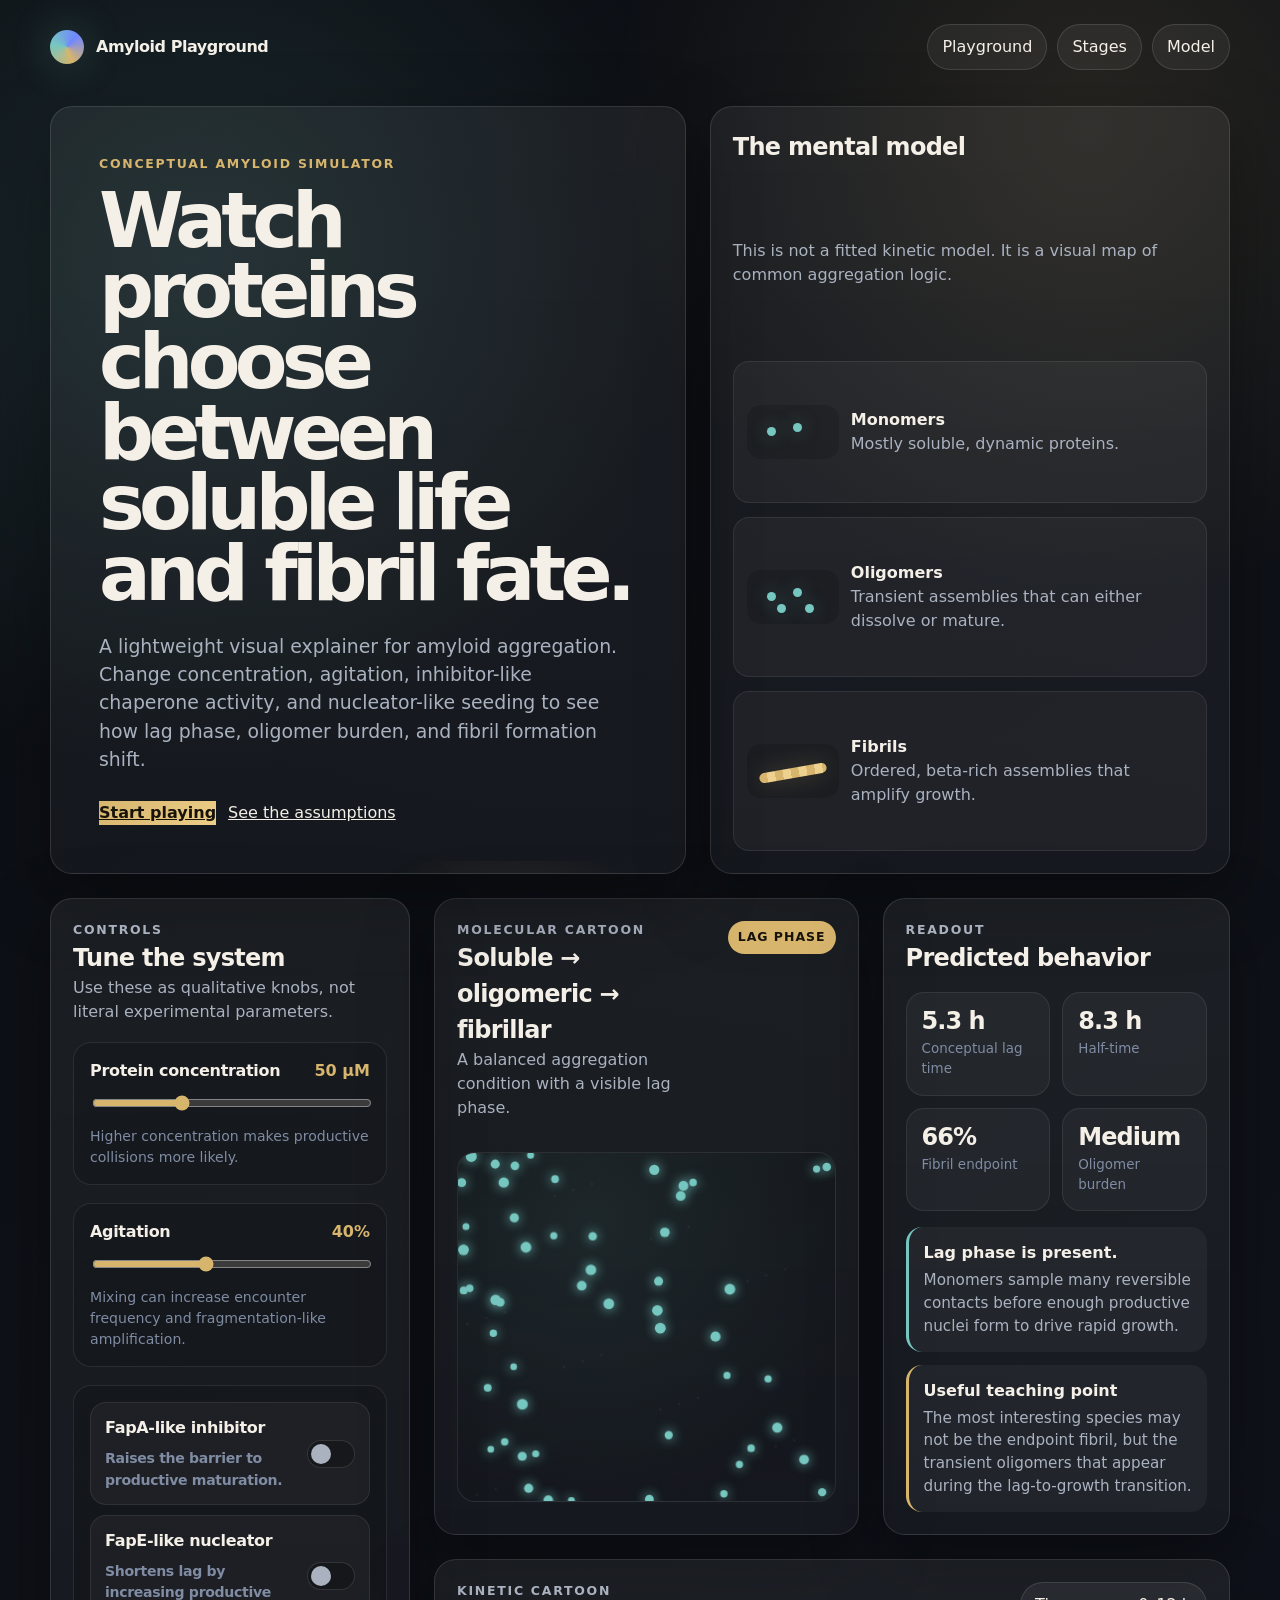
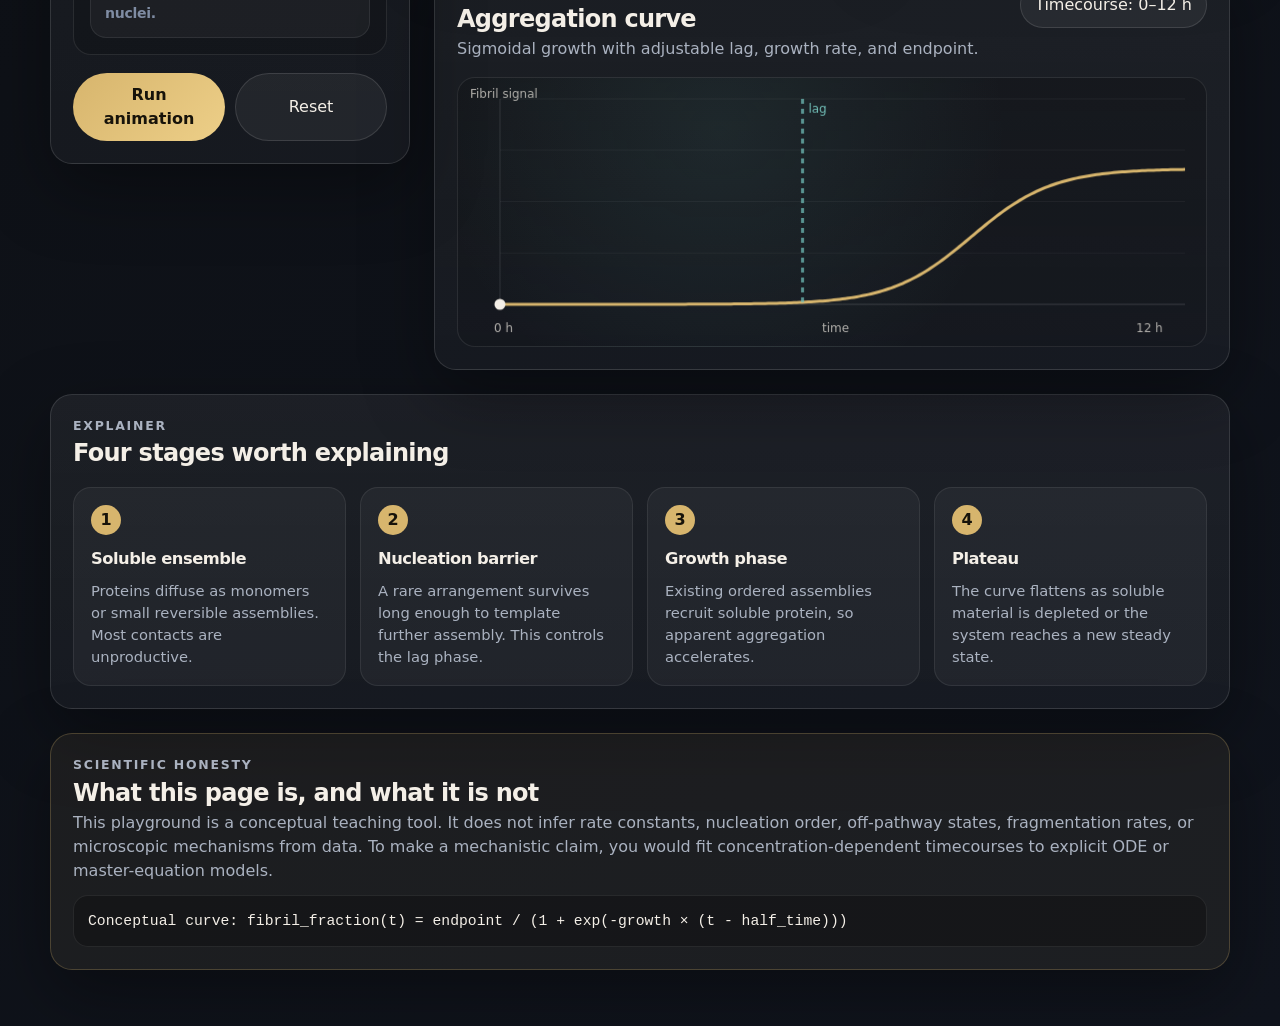
==== amyloid-playground/index.html @ 266bd670 "Add files via upload" ====
<!doctype html>
<html lang="en">
<head>
  <meta charset="utf-8" />
  <meta name="viewport" content="width=device-width, initial-scale=1" />
  <title>Amyloid Explainer Playground</title>
  <style>
    :root {
      --bg: #0e1117;
      --panel: #171c25;
      --panel-2: #202735;
      --ink: #f4efe7;
      --muted: #aab2c0;
      --soft: #7f8ca3;
      --accent: #d7b56d;
      --accent-2: #76c7c0;
      --danger: #e98c77;
      --ok: #a5d68f;
      --line: rgba(255,255,255,0.12);
      --shadow: 0 24px 70px rgba(0,0,0,0.35);
      --radius: 22px;
    }

    * { box-sizing: border-box; }

    html { scroll-behavior: smooth; }

    body {
      margin: 0;
      min-height: 100vh;
      background:
        radial-gradient(circle at 15% 10%, rgba(118, 199, 192, 0.14), transparent 32rem),
        radial-gradient(circle at 85% 5%, rgba(215, 181, 109, 0.13), transparent 30rem),
        linear-gradient(145deg, #0b0e13 0%, var(--bg) 48%, #10141d 100%);
      color: var(--ink);
      font-family: Inter, ui-sans-serif, system-ui, -apple-system, BlinkMacSystemFont, "Segoe UI", sans-serif;
      line-height: 1.5;
    }

    a { color: inherit; }

    .shell {
      width: min(1180px, calc(100% - 32px));
      margin: 0 auto;
      padding: 24px 0 56px;
    }

    .topbar {
      display: flex;
      justify-content: space-between;
      align-items: center;
      gap: 16px;
      margin-bottom: 36px;
    }

    .brand {
      display: inline-flex;
      align-items: center;
      gap: 12px;
      font-weight: 800;
      letter-spacing: -0.03em;
      text-decoration: none;
    }

    .brand-mark {
      width: 34px;
      height: 34px;
      border-radius: 50%;
      background: conic-gradient(from 160deg, var(--accent), var(--accent-2), #7087ff, var(--accent));
      box-shadow: 0 0 40px rgba(118, 199, 192, 0.25);
    }

    .nav {
      display: flex;
      gap: 10px;
      flex-wrap: wrap;
      justify-content: flex-end;
    }

    .nav a, button, .pill {
      border: 1px solid var(--line);
      background: rgba(255,255,255,0.055);
      color: var(--ink);
      border-radius: 999px;
      padding: 10px 14px;
      text-decoration: none;
      font: inherit;
    }

    button {
      cursor: pointer;
      transition: transform 160ms ease, background 160ms ease, border-color 160ms ease;
    }

    button:hover { transform: translateY(-1px); border-color: rgba(255,255,255,0.26); }
    button:active { transform: translateY(0); }

    .hero {
      display: grid;
      grid-template-columns: minmax(0, 1.1fr) minmax(320px, 0.9fr);
      gap: 24px;
      align-items: stretch;
      margin-bottom: 24px;
    }

    .hero-card, .panel {
      border: 1px solid var(--line);
      background: linear-gradient(180deg, rgba(255,255,255,0.06), rgba(255,255,255,0.035));
      border-radius: var(--radius);
      box-shadow: var(--shadow);
    }

    .hero-card {
      padding: clamp(24px, 4vw, 48px);
      position: relative;
      overflow: hidden;
    }

    .hero-card::after {
      content: "";
      position: absolute;
      inset: auto -10% -35% 35%;
      height: 280px;
      background: radial-gradient(circle, rgba(215,181,109,0.18), transparent 62%);
      pointer-events: none;
    }

    .eyebrow {
      color: var(--accent);
      font-size: 0.78rem;
      font-weight: 800;
      letter-spacing: 0.14em;
      text-transform: uppercase;
      margin: 0 0 12px;
    }

    h1 {
      margin: 0;
      max-width: 780px;
      font-size: clamp(2.35rem, 6vw, 5rem);
      line-height: 0.92;
      letter-spacing: -0.075em;
    }

    .subtitle {
      max-width: 660px;
      margin: 22px 0 0;
      color: var(--muted);
      font-size: clamp(1rem, 2vw, 1.18rem);
    }

    .hero-actions {
      display: flex;
      gap: 12px;
      flex-wrap: wrap;
      margin-top: 28px;
      position: relative;
      z-index: 1;
    }

    .primary {
      background: linear-gradient(135deg, var(--accent), #edcf88);
      color: #17130a;
      border: 0;
      font-weight: 800;
    }

    .secondary { color: var(--ink); }

    .mini-model {
      padding: 22px;
      display: grid;
      gap: 14px;
    }

    .mini-model h2, .panel h2, .panel h3 { margin: 0; letter-spacing: -0.03em; }
    .mini-model p, .panel p { color: var(--muted); margin: 0; }

    .model-row {
      display: grid;
      grid-template-columns: 92px 1fr;
      gap: 12px;
      align-items: center;
      padding: 13px;
      border-radius: 16px;
      background: rgba(255,255,255,0.045);
      border: 1px solid rgba(255,255,255,0.08);
    }

    .state-icon {
      min-height: 54px;
      border-radius: 14px;
      background: rgba(0,0,0,0.15);
      position: relative;
      overflow: hidden;
    }

    .dot {
      width: 9px;
      height: 9px;
      border-radius: 50%;
      background: var(--accent-2);
      position: absolute;
      box-shadow: 0 0 18px rgba(118,199,192,0.4);
    }

    .dot.one { left: 20px; top: 22px; }
    .dot.two { left: 46px; top: 18px; }
    .dot.three { left: 58px; top: 34px; }
    .dot.four { left: 30px; top: 34px; }

    .fibril-line {
      position: absolute;
      left: 12px;
      right: 12px;
      top: 24px;
      height: 10px;
      border-radius: 99px;
      background: repeating-linear-gradient(90deg, var(--accent), var(--accent) 8px, #eed18f 8px, #eed18f 16px);
      transform: rotate(-10deg);
      box-shadow: 0 0 22px rgba(215,181,109,0.25);
    }

    .playground {
      display: grid;
      grid-template-columns: minmax(280px, 360px) minmax(0, 1fr);
      gap: 24px;
      align-items: start;
      margin-top: 24px;
    }

    .panel { padding: 22px; }

    .controls {
      position: sticky;
      top: 16px;
      display: grid;
      gap: 18px;
    }

    .control-group {
      padding: 16px;
      border: 1px solid rgba(255,255,255,0.09);
      background: rgba(0,0,0,0.12);
      border-radius: 18px;
    }

    .control-top {
      display: flex;
      justify-content: space-between;
      gap: 12px;
      align-items: baseline;
      margin-bottom: 10px;
    }

    label {
      color: var(--ink);
      font-weight: 750;
      letter-spacing: -0.02em;
    }

    .readout { color: var(--accent); font-weight: 800; }

    input[type="range"] {
      width: 100%;
      accent-color: var(--accent);
    }

    .hint {
      display: block;
      margin-top: 8px;
      color: var(--soft);
      font-size: 0.88rem;
    }

    .switches { display: grid; gap: 10px; }

    .switch {
      display: flex;
      align-items: center;
      justify-content: space-between;
      gap: 12px;
      padding: 13px 14px;
      border-radius: 16px;
      background: rgba(255,255,255,0.045);
      border: 1px solid rgba(255,255,255,0.08);
      cursor: pointer;
      user-select: none;
    }

    .switch input { display: none; }

    .toggle {
      width: 48px;
      height: 28px;
      border-radius: 999px;
      border: 1px solid var(--line);
      background: rgba(0,0,0,0.26);
      padding: 3px;
      flex: 0 0 auto;
      transition: background 150ms ease;
    }

    .toggle::before {
      content: "";
      display: block;
      width: 20px;
      height: 20px;
      border-radius: 50%;
      background: var(--muted);
      transition: transform 150ms ease, background 150ms ease;
    }

    .switch input:checked + .toggle { background: rgba(118,199,192,0.2); }
    .switch input:checked + .toggle::before { transform: translateX(19px); background: var(--accent-2); }

    .buttons {
      display: grid;
      grid-template-columns: 1fr 1fr;
      gap: 10px;
    }

    .main-stage {
      display: grid;
      gap: 24px;
    }

    .visual-grid {
      display: grid;
      grid-template-columns: minmax(0, 1.1fr) minmax(260px, 0.9fr);
      gap: 24px;
    }

    .canvas-wrap {
      min-height: 440px;
      display: grid;
      grid-template-rows: auto 1fr;
      gap: 16px;
    }

    .panel-head {
      display: flex;
      justify-content: space-between;
      gap: 16px;
      align-items: flex-start;
      margin-bottom: 16px;
    }

    .status {
      color: #17130a;
      background: var(--accent);
      border-radius: 999px;
      padding: 7px 10px;
      font-size: 0.78rem;
      font-weight: 850;
      text-transform: uppercase;
      letter-spacing: 0.08em;
      white-space: nowrap;
    }

    canvas {
      display: block;
      width: 100%;
      border-radius: 18px;
      background:
        radial-gradient(circle at 35% 20%, rgba(118,199,192,0.09), transparent 18rem),
        linear-gradient(180deg, rgba(0,0,0,0.18), rgba(0,0,0,0.07));
      border: 1px solid rgba(255,255,255,0.09);
    }

    #particleCanvas { height: 350px; }
    #curveCanvas { height: 270px; }

    .stats {
      display: grid;
      grid-template-columns: repeat(2, minmax(0, 1fr));
      gap: 12px;
    }

    .stat {
      padding: 15px;
      border-radius: 18px;
      background: rgba(255,255,255,0.045);
      border: 1px solid rgba(255,255,255,0.08);
    }

    .stat .num {
      display: block;
      color: var(--ink);
      font-size: 1.5rem;
      line-height: 1.1;
      font-weight: 850;
      letter-spacing: -0.04em;
    }

    .stat .cap {
      display: block;
      color: var(--soft);
      font-size: 0.84rem;
      margin-top: 5px;
    }

    .explain {
      display: grid;
      gap: 13px;
    }

    .explain-card {
      border-left: 3px solid var(--accent-2);
      background: rgba(255,255,255,0.045);
      border-radius: 16px;
      padding: 14px 15px;
    }

    .explain-card strong { display: block; margin-bottom: 4px; }
    .explain-card p { font-size: 0.95rem; }

    .stages {
      display: grid;
      grid-template-columns: repeat(4, minmax(0, 1fr));
      gap: 14px;
    }

    .stage {
      padding: 17px;
      border-radius: 18px;
      background: rgba(255,255,255,0.045);
      border: 1px solid rgba(255,255,255,0.08);
    }

    .stage span {
      display: inline-flex;
      align-items: center;
      justify-content: center;
      width: 30px;
      height: 30px;
      border-radius: 50%;
      color: #17130a;
      background: var(--accent);
      font-weight: 900;
      margin-bottom: 12px;
    }

    .stage h3 { margin-bottom: 8px; font-size: 1.02rem; }
    .stage p { font-size: 0.92rem; }

    .note {
      border: 1px solid rgba(215,181,109,0.25);
      background: rgba(215,181,109,0.07);
    }

    .formula {
      font-family: ui-monospace, SFMono-Regular, Menlo, Consolas, monospace;
      color: var(--ink);
      font-size: 0.92rem;
      overflow-x: auto;
      padding: 14px;
      border-radius: 15px;
      background: rgba(0,0,0,0.24);
      border: 1px solid rgba(255,255,255,0.08);
      margin-top: 12px;
    }

    footer {
      color: var(--soft);
      text-align: center;
      margin-top: 32px;
      font-size: 0.9rem;
    }

    @media (max-width: 920px) {
      .hero, .playground, .visual-grid { grid-template-columns: 1fr; }
      .controls { position: static; }
      .stages { grid-template-columns: repeat(2, minmax(0, 1fr)); }
    }

    @media (max-width: 560px) {
      .shell { width: min(100% - 20px, 1180px); padding-top: 14px; }
      .topbar { align-items: flex-start; flex-direction: column; }
      .nav { justify-content: flex-start; }
      .hero-card, .panel { padding: 18px; }
      .stats, .stages, .buttons { grid-template-columns: 1fr; }
      .panel-head { flex-direction: column; }
      .status { white-space: normal; }
    }
  </style>
</head>
<body>
  <div class="shell" id="top">
    <header class="topbar">
      <a class="brand" href="#top" aria-label="Amyloid Explainer Playground home">
        <span class="brand-mark" aria-hidden="true"></span>
        <span>Amyloid Playground</span>
      </a>
      <nav class="nav" aria-label="Page navigation">
        <a href="#playground">Playground</a>
        <a href="#stages">Stages</a>
        <a href="#model">Model</a>
      </nav>
    </header>

    <main>
      <section class="hero" aria-labelledby="hero-title">
        <div class="hero-card">
          <p class="eyebrow">Conceptual amyloid simulator</p>
          <h1 id="hero-title">Watch proteins choose between soluble life and fibril fate.</h1>
          <p class="subtitle">
            A lightweight visual explainer for amyloid aggregation. Change concentration, agitation,
            inhibitor-like chaperone activity, and nucleator-like seeding to see how lag phase,
            oligomer burden, and fibril formation shift.
          </p>
          <div class="hero-actions">
            <a class="primary" href="#playground">Start playing</a>
            <a class="secondary" href="#model">See the assumptions</a>
          </div>
        </div>

        <aside class="mini-model panel" aria-label="Mini model overview">
          <h2>The mental model</h2>
          <p>This is not a fitted kinetic model. It is a visual map of common aggregation logic.</p>
          <div class="model-row">
            <div class="state-icon" aria-hidden="true">
              <span class="dot one"></span>
              <span class="dot two"></span>
            </div>
            <div><strong>Monomers</strong><p>Mostly soluble, dynamic proteins.</p></div>
          </div>
          <div class="model-row">
            <div class="state-icon" aria-hidden="true">
              <span class="dot one"></span>
              <span class="dot two"></span>
              <span class="dot three"></span>
              <span class="dot four"></span>
            </div>
            <div><strong>Oligomers</strong><p>Transient assemblies that can either dissolve or mature.</p></div>
          </div>
          <div class="model-row">
            <div class="state-icon" aria-hidden="true"><span class="fibril-line"></span></div>
            <div><strong>Fibrils</strong><p>Ordered, beta-rich assemblies that amplify growth.</p></div>
          </div>
        </aside>
      </section>

      <section class="playground" id="playground" aria-labelledby="playground-title">
        <aside class="panel controls">
          <div>
            <p class="eyebrow">Controls</p>
            <h2 id="playground-title">Tune the system</h2>
            <p>Use these as qualitative knobs, not literal experimental parameters.</p>
          </div>

          <div class="control-group">
            <div class="control-top">
              <label for="conc">Protein concentration</label>
              <span class="readout"><span id="concValue">50</span> µM</span>
            </div>
            <input id="conc" type="range" min="5" max="150" value="50" step="5" />
            <span class="hint">Higher concentration makes productive collisions more likely.</span>
          </div>

          <div class="control-group">
            <div class="control-top">
              <label for="agitation">Agitation</label>
              <span class="readout"><span id="agitationValue">40</span>%</span>
            </div>
            <input id="agitation" type="range" min="0" max="100" value="40" step="5" />
            <span class="hint">Mixing can increase encounter frequency and fragmentation-like amplification.</span>
          </div>

          <div class="control-group switches" aria-label="Modifiers">
            <label class="switch">
              <span>
                <strong>FapA-like inhibitor</strong><br />
                <span class="hint">Raises the barrier to productive maturation.</span>
              </span>
              <input id="inhibitor" type="checkbox" />
              <span class="toggle" aria-hidden="true"></span>
            </label>

            <label class="switch">
              <span>
                <strong>FapE-like nucleator</strong><br />
                <span class="hint">Shortens lag by increasing productive nuclei.</span>
              </span>
              <input id="nucleator" type="checkbox" />
              <span class="toggle" aria-hidden="true"></span>
            </label>
          </div>

          <div class="buttons">
            <button class="primary" id="runBtn" type="button">Run animation</button>
            <button id="resetBtn" type="button">Reset</button>
          </div>
        </aside>

        <div class="main-stage">
          <section class="visual-grid">
            <div class="panel canvas-wrap">
              <div class="panel-head">
                <div>
                  <p class="eyebrow">Molecular cartoon</p>
                  <h2>Soluble → oligomeric → fibrillar</h2>
                  <p id="scenarioText">A balanced aggregation condition with a visible lag phase.</p>
                </div>
                <span class="status" id="statusBadge">Lag phase</span>
              </div>
              <canvas id="particleCanvas" aria-label="Conceptual particle animation"></canvas>
            </div>

            <div class="panel">
              <div class="panel-head">
                <div>
                  <p class="eyebrow">Readout</p>
                  <h2>Predicted behavior</h2>
                </div>
              </div>
              <div class="stats" aria-label="Conceptual statistics">
                <div class="stat"><span class="num" id="lagStat">3.6 h</span><span class="cap">Conceptual lag time</span></div>
                <div class="stat"><span class="num" id="halfStat">6.1 h</span><span class="cap">Half-time</span></div>
                <div class="stat"><span class="num" id="plateauStat">78%</span><span class="cap">Fibril endpoint</span></div>
                <div class="stat"><span class="num" id="oligoStat">Medium</span><span class="cap">Oligomer burden</span></div>
              </div>

              <div class="explain" style="margin-top:16px">
                <div class="explain-card">
                  <strong id="mainInterpretation">Lag phase is present.</strong>
                  <p id="interpretationText">Monomers sample many reversible contacts before enough productive nuclei form to drive rapid growth.</p>
                </div>
                <div class="explain-card" style="border-left-color:var(--accent)">
                  <strong>Useful teaching point</strong>
                  <p id="teachingText">The most interesting species may not be the endpoint fibril, but the transient oligomers that appear during the lag-to-growth transition.</p>
                </div>
              </div>
            </div>
          </section>

          <section class="panel" aria-labelledby="curve-title">
            <div class="panel-head">
              <div>
                <p class="eyebrow">Kinetic cartoon</p>
                <h2 id="curve-title">Aggregation curve</h2>
                <p>Sigmoidal growth with adjustable lag, growth rate, and endpoint.</p>
              </div>
              <span class="pill">Timecourse: 0–12 h</span>
            </div>
            <canvas id="curveCanvas" aria-label="Conceptual aggregation curve"></canvas>
          </section>
        </div>
      </section>

      <section class="panel" id="stages" aria-labelledby="stages-title" style="margin-top:24px">
        <p class="eyebrow">Explainer</p>
        <h2 id="stages-title">Four stages worth explaining</h2>
        <div class="stages" style="margin-top:16px">
          <article class="stage">
            <span>1</span>
            <h3>Soluble ensemble</h3>
            <p>Proteins diffuse as monomers or small reversible assemblies. Most contacts are unproductive.</p>
          </article>
          <article class="stage">
            <span>2</span>
            <h3>Nucleation barrier</h3>
            <p>A rare arrangement survives long enough to template further assembly. This controls the lag phase.</p>
          </article>
          <article class="stage">
            <span>3</span>
            <h3>Growth phase</h3>
            <p>Existing ordered assemblies recruit soluble protein, so apparent aggregation accelerates.</p>
          </article>
          <article class="stage">
            <span>4</span>
            <h3>Plateau</h3>
            <p>The curve flattens as soluble material is depleted or the system reaches a new steady state.</p>
          </article>
        </div>
      </section>

      <section class="panel note" id="model" aria-labelledby="model-title" style="margin-top:24px">
        <p class="eyebrow">Scientific honesty</p>
        <h2 id="model-title">What this page is, and what it is not</h2>
        <p>
          This playground is a conceptual teaching tool. It does not infer rate constants, nucleation order,
          off-pathway states, fragmentation rates, or microscopic mechanisms from data. To make a mechanistic
          claim, you would fit concentration-dependent timecourses to explicit ODE or master-equation models.
        </p>
        <div class="formula" aria-label="Conceptual equation">
          Conceptual curve: fibril_fraction(t) = endpoint / (1 + exp(-growth × (t - half_time)))
        </div>
      </section>
    </main>

  </div>

  <script>
    const conc = document.getElementById('conc');
    const agitation = document.getElementById('agitation');
    const inhibitor = document.getElementById('inhibitor');
    const nucleator = document.getElementById('nucleator');
    const concValue = document.getElementById('concValue');
    const agitationValue = document.getElementById('agitationValue');
    const runBtn = document.getElementById('runBtn');
    const resetBtn = document.getElementById('resetBtn');

    const lagStat = document.getElementById('lagStat');
    const halfStat = document.getElementById('halfStat');
    const plateauStat = document.getElementById('plateauStat');
    const oligoStat = document.getElementById('oligoStat');
    const statusBadge = document.getElementById('statusBadge');
    const scenarioText = document.getElementById('scenarioText');
    const mainInterpretation = document.getElementById('mainInterpretation');
    const interpretationText = document.getElementById('interpretationText');
    const teachingText = document.getElementById('teachingText');

    const particleCanvas = document.getElementById('particleCanvas');
    const curveCanvas = document.getElementById('curveCanvas');
    const pctx = particleCanvas.getContext('2d');
    const cctx = curveCanvas.getContext('2d');

    let particles = [];
    let animationStart = null;
    let animationFrame = null;
    let runProgress = 0;

    function fitCanvas(canvas, ctx) {
      const ratio = window.devicePixelRatio || 1;
      const rect = canvas.getBoundingClientRect();
      canvas.width = Math.round(rect.width * ratio);
      canvas.height = Math.round(rect.height * ratio);
      ctx.setTransform(ratio, 0, 0, ratio, 0, 0);
      return rect;
    }

    function getParams() {
      const c = Number(conc.value);
      const a = Number(agitation.value);
      const hasInhibitor = inhibitor.checked;
      const hasNucleator = nucleator.checked;

      let lag = 7.2 - (c / 150) * 4.2 - (a / 100) * 1.25;
      let growth = 0.7 + (c / 150) * 1.35 + (a / 100) * 0.65;
      let endpoint = 52 + (c / 150) * 42;
      let oligoScore = 35 + (c / 150) * 30 + (a / 100) * 12;

      if (hasInhibitor) {
        lag += 2.7;
        growth *= 0.58;
        endpoint *= 0.7;
        oligoScore *= 0.55;
      }

      if (hasNucleator) {
        lag -= 2.4;
        growth *= 1.45;
        endpoint *= 1.08;
        oligoScore *= hasInhibitor ? 1.18 : 0.82;
      }

      lag = Math.max(0.5, Math.min(10.5, lag));
      growth = Math.max(0.25, Math.min(4, growth));
      endpoint = Math.max(18, Math.min(98, endpoint));
      const half = Math.max(0.9, Math.min(11.5, lag + 1.4 + (2.2 / growth)));
      oligoScore = Math.max(5, Math.min(100, oligoScore));

      return { c, a, hasInhibitor, hasNucleator, lag, growth, endpoint, half, oligoScore };
    }

    function curveValue(t, params) {
      return params.endpoint / (1 + Math.exp(-params.growth * (t - params.half)));
    }

    function oligoLabel(score) {
      if (score < 25) return 'Low';
      if (score < 55) return 'Medium';
      if (score < 78) return 'High';
      return 'Very high';
    }

    function describe(params) {
      if (params.hasInhibitor && params.hasNucleator) {
        return {
          scenario: 'A tug-of-war condition: nucleation is encouraged, but inhibitor-like activity blocks maturation.',
          status: 'Competing effects',
          main: 'Nucleator and inhibitor oppose each other.',
          interp: 'The system forms productive seeds more easily, but maturation and elongation are partially suppressed. This is where transient intermediates become especially interesting.',
          teach: 'This is a good way to explain why adding a nucleator does not always guarantee a high fibril endpoint if chaperone-like inhibition is also active.'
        };
      }
      if (params.hasInhibitor) {
        return {
          scenario: 'Inhibitor-like behavior delays aggregation and lowers the apparent endpoint.',
          status: 'Suppressed growth',
          main: 'The barrier has been raised.',
          interp: 'Monomers and small assemblies still collide, but fewer interactions mature into productive fibril-forming nuclei.',
          teach: 'A useful intervention can act before visible fibrils appear, by targeting the early ensemble rather than the final amyloid state.'
        };
      }
      if (params.hasNucleator) {
        return {
          scenario: 'Nucleator-like behavior shortens the lag phase and promotes rapid fibril formation.',
          status: 'Seeded growth',
          main: 'The lag phase collapses.',
          interp: 'The system bypasses part of the rare-nucleus search, so elongation begins earlier and the curve steepens.',
          teach: 'This is the conceptual difference between waiting for spontaneous nucleation and supplying a productive template.'
        };
      }
      if (params.c > 100 && params.a > 65) {
        return {
          scenario: 'High concentration and strong agitation create an aggressive aggregation condition.',
          status: 'Fast growth',
          main: 'Collision frequency is high.',
          interp: 'Many encounters occur, so the system rapidly samples aggregation-prone arrangements.',
          teach: 'This is why concentration series are essential: the shape of the timecourse changes when molecular encounters become more likely.'
        };
      }
      if (params.c < 25) {
        return {
          scenario: 'Low concentration keeps most proteins soluble over the displayed time window.',
          status: 'Mostly soluble',
          main: 'Productive encounters are rare.',
          interp: 'The system can still form small reversible contacts, but few survive long enough to trigger runaway growth.',
          teach: 'A flat curve does not prove nothing is happening. It may mean the rare event is outside your observation window.'
        };
      }
      return {
        scenario: 'A balanced aggregation condition with a visible lag phase.',
        status: 'Lag phase',
        main: 'Lag phase is present.',
        interp: 'Monomers sample many reversible contacts before enough productive nuclei form to drive rapid growth.',
        teach: 'The most interesting species may not be the endpoint fibril, but the transient oligomers that appear during the lag-to-growth transition.'
      };
    }

    function updateText() {
      const params = getParams();
      const text = describe(params);
      concValue.textContent = params.c;
      agitationValue.textContent = params.a;
      lagStat.textContent = `${params.lag.toFixed(1)} h`;
      halfStat.textContent = `${params.half.toFixed(1)} h`;
      plateauStat.textContent = `${Math.round(params.endpoint)}%`;
      oligoStat.textContent = oligoLabel(params.oligoScore);
      statusBadge.textContent = text.status;
      scenarioText.textContent = text.scenario;
      mainInterpretation.textContent = text.main;
      interpretationText.textContent = text.interp;
      teachingText.textContent = text.teach;
    }

    function drawCurve() {
      const params = getParams();
      const rect = fitCanvas(curveCanvas, cctx);
      const w = rect.width;
      const h = rect.height;
      const pad = 42;
      cctx.clearRect(0, 0, w, h);

      cctx.strokeStyle = 'rgba(255,255,255,0.12)';
      cctx.lineWidth = 1;
      cctx.beginPath();
      cctx.moveTo(pad, pad / 2);
      cctx.lineTo(pad, h - pad);
      cctx.lineTo(w - pad / 2, h - pad);
      cctx.stroke();

      cctx.fillStyle = 'rgba(244,239,231,0.7)';
      cctx.font = '12px system-ui, sans-serif';
      cctx.fillText('Fibril signal', 12, 20);
      cctx.fillText('0 h', pad - 6, h - 14);
      cctx.fillText('12 h', w - 70, h - 14);
      cctx.fillText('time', w / 2 - 10, h - 14);

      for (let i = 0; i <= 4; i++) {
        const y = pad / 2 + i * ((h - pad * 1.5) / 4);
        cctx.strokeStyle = 'rgba(255,255,255,0.055)';
        cctx.beginPath();
        cctx.moveTo(pad, y);
        cctx.lineTo(w - pad / 2, y);
        cctx.stroke();
      }

      cctx.strokeStyle = '#d7b56d';
      cctx.lineWidth = 3;
      cctx.beginPath();
      for (let i = 0; i <= 240; i++) {
        const t = (i / 240) * 12;
        const yVal = curveValue(t, params);
        const x = pad + (t / 12) * (w - pad * 1.5);
        const y = (h - pad) - (yVal / 100) * (h - pad * 1.5);
        if (i === 0) cctx.moveTo(x, y);
        else cctx.lineTo(x, y);
      }
      cctx.stroke();

      const lagX = pad + (params.lag / 12) * (w - pad * 1.5);
      cctx.strokeStyle = 'rgba(118,199,192,0.7)';
      cctx.setLineDash([5, 5]);
      cctx.beginPath();
      cctx.moveTo(lagX, pad / 2);
      cctx.lineTo(lagX, h - pad);
      cctx.stroke();
      cctx.setLineDash([]);
      cctx.fillStyle = 'rgba(118,199,192,0.95)';
      cctx.fillText('lag', lagX + 6, pad / 2 + 14);

      const progressT = runProgress * 12;
      const progressY = curveValue(progressT, params);
      const px = pad + (progressT / 12) * (w - pad * 1.5);
      const py = (h - pad) - (progressY / 100) * (h - pad * 1.5);
      cctx.fillStyle = '#f4efe7';
      cctx.beginPath();
      cctx.arc(px, py, 5.5, 0, Math.PI * 2);
      cctx.fill();
    }

    function initParticles() {
      const rect = fitCanvas(particleCanvas, pctx);
      const params = getParams();
      const count = Math.round(30 + params.c * 0.45);
      particles = Array.from({ length: count }, (_, i) => ({
        x: Math.random() * rect.width,
        y: Math.random() * rect.height,
        vx: (Math.random() - 0.5) * (0.4 + params.a / 90),
        vy: (Math.random() - 0.5) * (0.4 + params.a / 90),
        r: Math.random() * 2.2 + 3.3,
        phase: Math.random() * Math.PI * 2,
        seed: i
      }));
    }

    function drawParticles(timestamp) {
      const params = getParams();
      const rect = fitCanvas(particleCanvas, pctx);
      const w = rect.width;
      const h = rect.height;
      const t = timestamp ? timestamp / 1000 : 0;
      const fibrilFraction = curveValue(runProgress * 12, params) / 100;
      const oligoFraction = Math.max(0, Math.sin(Math.min(1, runProgress) * Math.PI) * (params.oligoScore / 120));

      pctx.clearRect(0, 0, w, h);

      pctx.fillStyle = 'rgba(244,239,231,0.05)';
      for (let i = 0; i < 24; i++) {
        pctx.beginPath();
        pctx.arc((i * 97 + t * 8) % w, (i * 43) % h, 1.5, 0, Math.PI * 2);
        pctx.fill();
      }

      const centerX = w * 0.54;
      const centerY = h * 0.54;
      const aggregateCount = Math.floor(particles.length * Math.min(0.9, fibrilFraction + oligoFraction * 0.32));

      particles.forEach((p, i) => {
        let x = p.x;
        let y = p.y;
        let color = '#76c7c0';
        let radius = p.r;

        if (i < aggregateCount) {
          const lineIndex = i % 34;
          const strand = Math.floor(i / 34) % 5;
          const fibrilPull = Math.max(0, (fibrilFraction - 0.12) / 0.88);
          const clusterAngle = (i / Math.max(1, aggregateCount)) * Math.PI * 2;
          const clusterR = 18 + (i % 9) * 3;
          const clusterX = centerX + Math.cos(clusterAngle + t * 0.25) * clusterR;
          const clusterY = centerY + Math.sin(clusterAngle + t * 0.25) * clusterR;
          const fibrilX = centerX - 165 + lineIndex * 10;
          const fibrilY = centerY - 22 + strand * 12 + Math.sin(lineIndex * 0.8 + t * 3) * 2;
          x = clusterX * (1 - fibrilPull) + fibrilX * fibrilPull;
          y = clusterY * (1 - fibrilPull) + fibrilY * fibrilPull;
          color = fibrilPull > 0.45 ? '#d7b56d' : '#e98c77';
          radius = fibrilPull > 0.45 ? 4.5 : 5.2;
        } else {
          p.x += p.vx;
          p.y += p.vy;
          if (p.x < 0 || p.x > w) p.vx *= -1;
          if (p.y < 0 || p.y > h) p.vy *= -1;
          x = p.x + Math.sin(t + p.phase) * 1.5;
          y = p.y + Math.cos(t * 0.9 + p.phase) * 1.5;
        }

        pctx.fillStyle = color;
        pctx.shadowColor = color;
        pctx.shadowBlur = 12;
        pctx.beginPath();
        pctx.arc(x, y, radius, 0, Math.PI * 2);
        pctx.fill();
        pctx.shadowBlur = 0;
      });

      if (params.hasInhibitor) {
        pctx.strokeStyle = 'rgba(165,214,143,0.45)';
        pctx.lineWidth = 2;
        for (let i = 0; i < 9; i++) {
          const x = (i * 83 + t * 18) % w;
          const y = 50 + ((i * 47) % (h - 90));
          pctx.beginPath();
          pctx.arc(x, y, 12, 0, Math.PI * 2);
          pctx.stroke();
        }
      }

      if (params.hasNucleator) {
        pctx.fillStyle = 'rgba(215,181,109,0.9)';
        pctx.beginPath();
        pctx.roundRect(centerX - 36, centerY - 10, 72, 20, 10);
        pctx.fill();
      }
    }

    function animate(timestamp) {
      if (!animationStart) animationStart = timestamp;
      const elapsed = timestamp - animationStart;
      runProgress = Math.min(1, elapsed / 7600);
      drawParticles(timestamp);
      drawCurve();
      if (runProgress < 1) {
        animationFrame = requestAnimationFrame(animate);
      }
    }

    function redrawStatic() {
      updateText();
      drawParticles(0);
      drawCurve();
    }

    function runAnimation() {
      cancelAnimationFrame(animationFrame);
      animationStart = null;
      runProgress = 0;
      initParticles();
      updateText();
      animationFrame = requestAnimationFrame(animate);
    }

    function reset() {
      cancelAnimationFrame(animationFrame);
      conc.value = 50;
      agitation.value = 40;
      inhibitor.checked = false;
      nucleator.checked = false;
      runProgress = 0;
      initParticles();
      redrawStatic();
    }

    [conc, agitation, inhibitor, nucleator].forEach(el => {
      el.addEventListener('input', () => {
        runProgress = Math.min(runProgress, 0.15);
        initParticles();
        redrawStatic();
      });
      el.addEventListener('change', () => {
        runProgress = Math.min(runProgress, 0.15);
        initParticles();
        redrawStatic();
      });
    });

    runBtn.addEventListener('click', runAnimation);
    resetBtn.addEventListener('click', reset);
    window.addEventListener('resize', () => {
      initParticles();
      redrawStatic();
    });

    if (!CanvasRenderingContext2D.prototype.roundRect) {
      CanvasRenderingContext2D.prototype.roundRect = function(x, y, w, h, r) {
        this.beginPath();
        this.moveTo(x + r, y);
        this.lineTo(x + w - r, y);
        this.quadraticCurveTo(x + w, y, x + w, y + r);
        this.lineTo(x + w, y + h - r);
        this.quadraticCurveTo(x + w, y + h, x + w - r, y + h);
        this.lineTo(x + r, y + h);
        this.quadraticCurveTo(x, y + h, x, y + h - r);
        this.lineTo(x, y + r);
        this.quadraticCurveTo(x, y, x + r, y);
        this.closePath();
      };
    }

    initParticles();
    redrawStatic();
  </script>
</body>
</html>
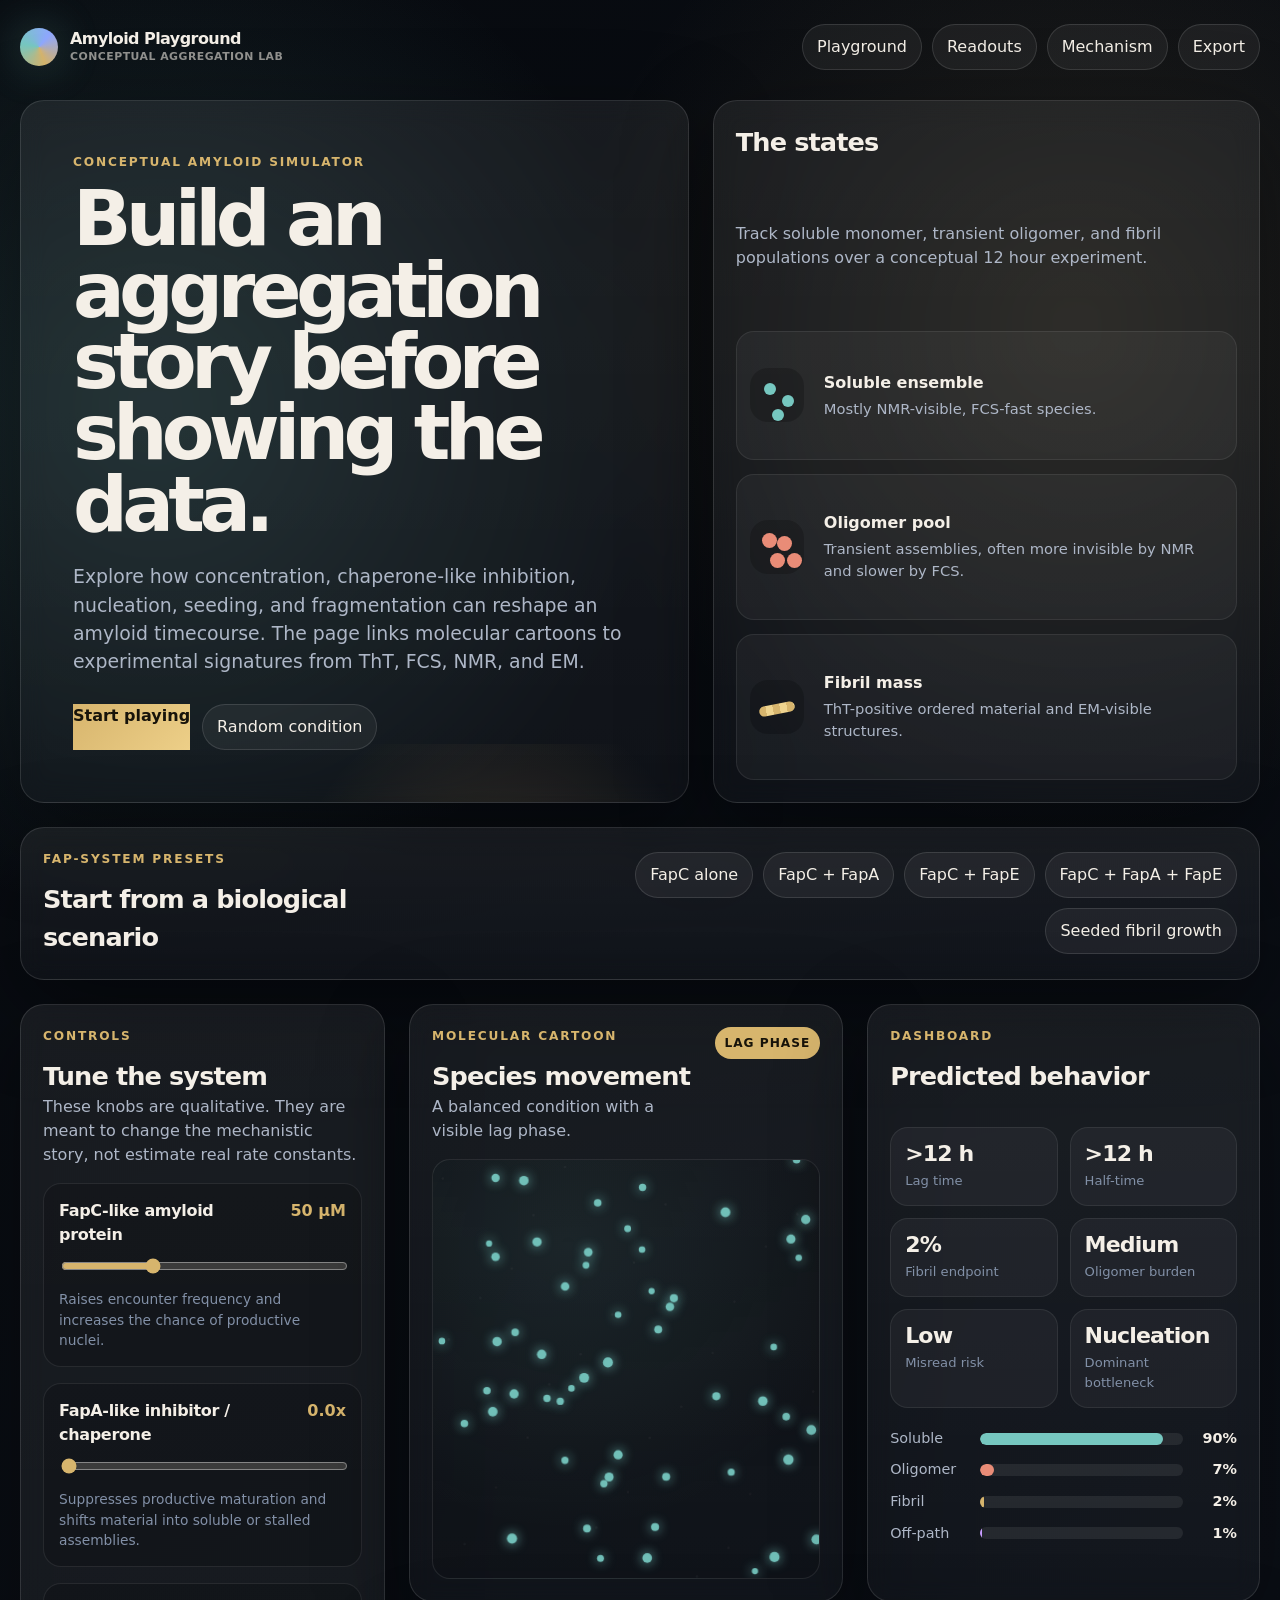
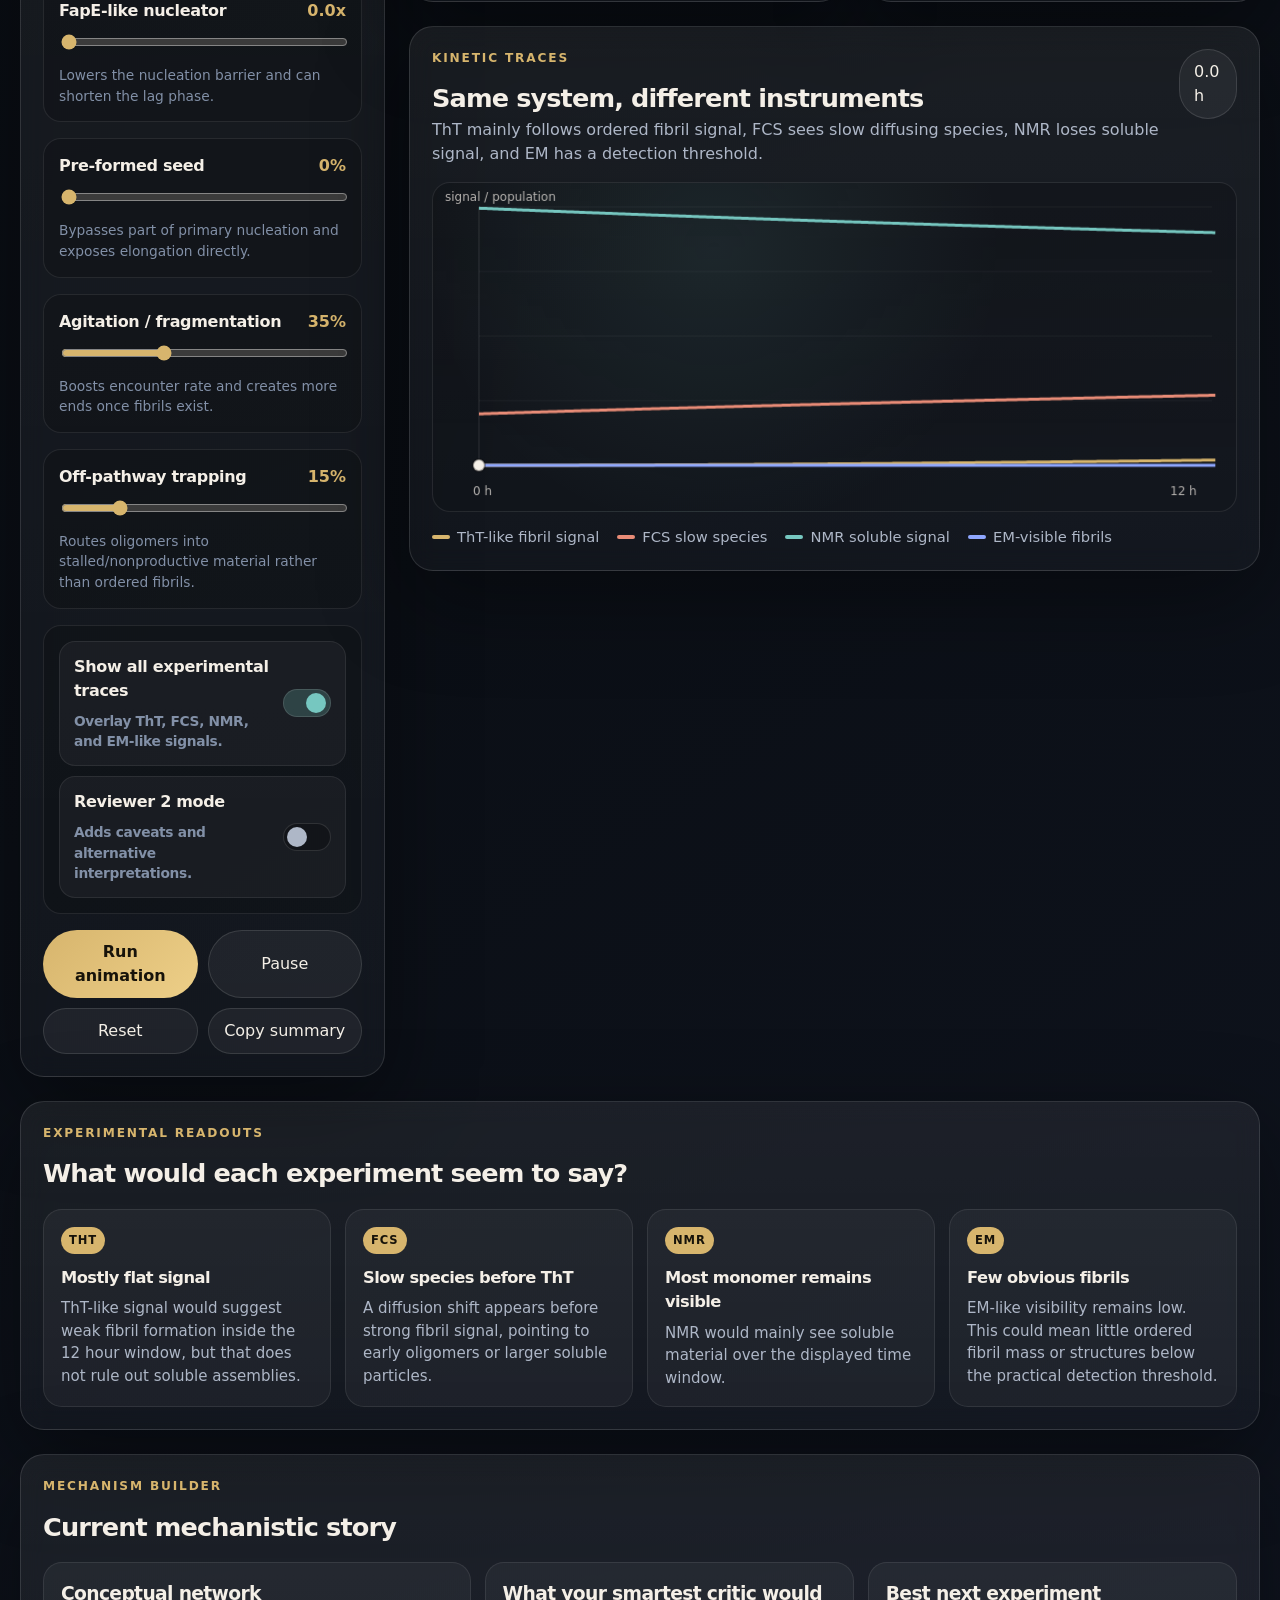
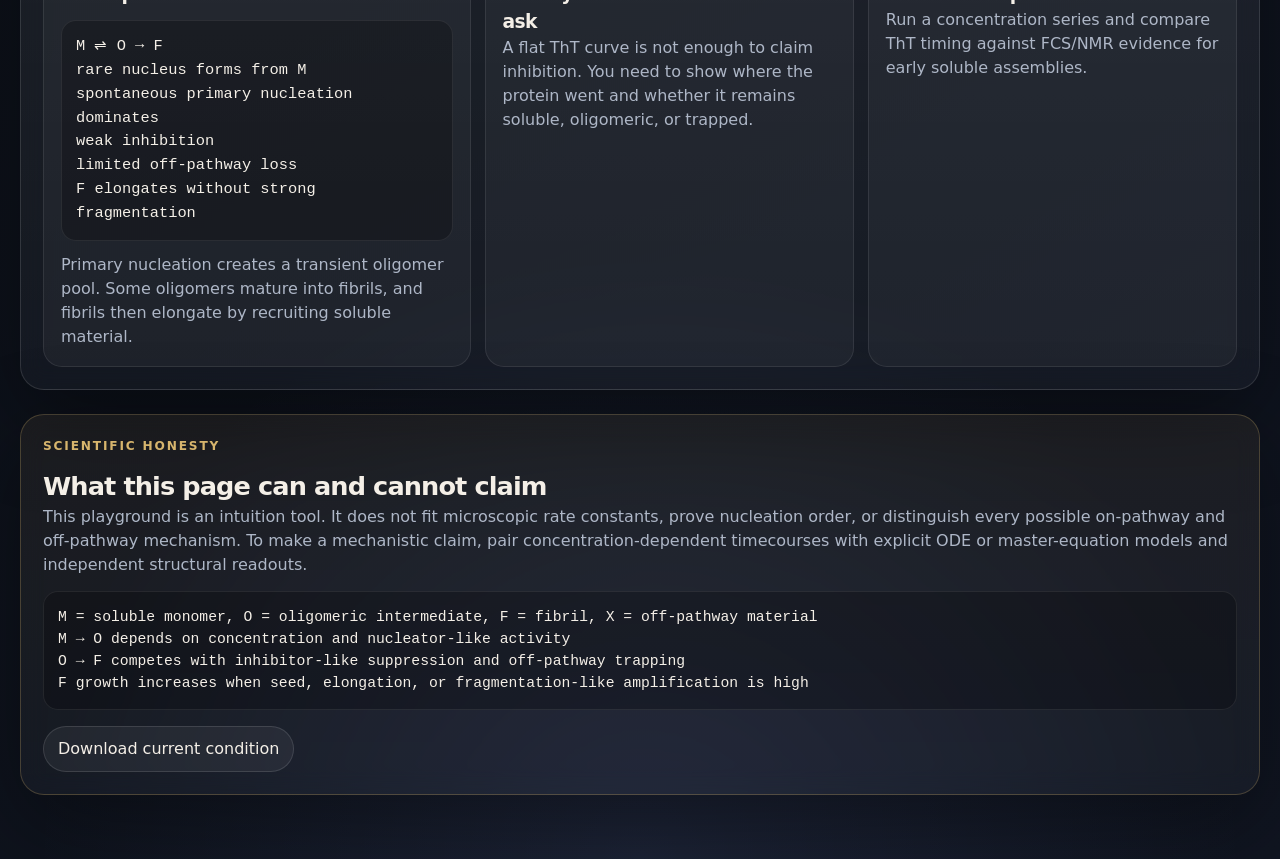
==== commit 65fd7e85: "Add files via upload" ====
--- a/amyloid-playground/index.html
+++ b/amyloid-playground/index.html
@@ -4,498 +4,23 @@
   <meta charset="utf-8" />
   <meta name="viewport" content="width=device-width, initial-scale=1" />
   <title>Amyloid Explainer Playground</title>
-  <style>
-    :root {
-      --bg: #0e1117;
-      --panel: #171c25;
-      --panel-2: #202735;
-      --ink: #f4efe7;
-      --muted: #aab2c0;
-      --soft: #7f8ca3;
-      --accent: #d7b56d;
-      --accent-2: #76c7c0;
-      --danger: #e98c77;
-      --ok: #a5d68f;
-      --line: rgba(255,255,255,0.12);
-      --shadow: 0 24px 70px rgba(0,0,0,0.35);
-      --radius: 22px;
-    }
-
-    * { box-sizing: border-box; }
-
-    html { scroll-behavior: smooth; }
-
-    body {
-      margin: 0;
-      min-height: 100vh;
-      background:
-        radial-gradient(circle at 15% 10%, rgba(118, 199, 192, 0.14), transparent 32rem),
-        radial-gradient(circle at 85% 5%, rgba(215, 181, 109, 0.13), transparent 30rem),
-        linear-gradient(145deg, #0b0e13 0%, var(--bg) 48%, #10141d 100%);
-      color: var(--ink);
-      font-family: Inter, ui-sans-serif, system-ui, -apple-system, BlinkMacSystemFont, "Segoe UI", sans-serif;
-      line-height: 1.5;
-    }
-
-    a { color: inherit; }
-
-    .shell {
-      width: min(1180px, calc(100% - 32px));
-      margin: 0 auto;
-      padding: 24px 0 56px;
-    }
-
-    .topbar {
-      display: flex;
-      justify-content: space-between;
-      align-items: center;
-      gap: 16px;
-      margin-bottom: 36px;
-    }
-
-    .brand {
-      display: inline-flex;
-      align-items: center;
-      gap: 12px;
-      font-weight: 800;
-      letter-spacing: -0.03em;
-      text-decoration: none;
-    }
-
-    .brand-mark {
-      width: 34px;
-      height: 34px;
-      border-radius: 50%;
-      background: conic-gradient(from 160deg, var(--accent), var(--accent-2), #7087ff, var(--accent));
-      box-shadow: 0 0 40px rgba(118, 199, 192, 0.25);
-    }
-
-    .nav {
-      display: flex;
-      gap: 10px;
-      flex-wrap: wrap;
-      justify-content: flex-end;
-    }
-
-    .nav a, button, .pill {
-      border: 1px solid var(--line);
-      background: rgba(255,255,255,0.055);
-      color: var(--ink);
-      border-radius: 999px;
-      padding: 10px 14px;
-      text-decoration: none;
-      font: inherit;
-    }
-
-    button {
-      cursor: pointer;
-      transition: transform 160ms ease, background 160ms ease, border-color 160ms ease;
-    }
-
-    button:hover { transform: translateY(-1px); border-color: rgba(255,255,255,0.26); }
-    button:active { transform: translateY(0); }
-
-    .hero {
-      display: grid;
-      grid-template-columns: minmax(0, 1.1fr) minmax(320px, 0.9fr);
-      gap: 24px;
-      align-items: stretch;
-      margin-bottom: 24px;
-    }
-
-    .hero-card, .panel {
-      border: 1px solid var(--line);
-      background: linear-gradient(180deg, rgba(255,255,255,0.06), rgba(255,255,255,0.035));
-      border-radius: var(--radius);
-      box-shadow: var(--shadow);
-    }
-
-    .hero-card {
-      padding: clamp(24px, 4vw, 48px);
-      position: relative;
-      overflow: hidden;
-    }
-
-    .hero-card::after {
-      content: "";
-      position: absolute;
-      inset: auto -10% -35% 35%;
-      height: 280px;
-      background: radial-gradient(circle, rgba(215,181,109,0.18), transparent 62%);
-      pointer-events: none;
-    }
-
-    .eyebrow {
-      color: var(--accent);
-      font-size: 0.78rem;
-      font-weight: 800;
-      letter-spacing: 0.14em;
-      text-transform: uppercase;
-      margin: 0 0 12px;
-    }
-
-    h1 {
-      margin: 0;
-      max-width: 780px;
-      font-size: clamp(2.35rem, 6vw, 5rem);
-      line-height: 0.92;
-      letter-spacing: -0.075em;
-    }
-
-    .subtitle {
-      max-width: 660px;
-      margin: 22px 0 0;
-      color: var(--muted);
-      font-size: clamp(1rem, 2vw, 1.18rem);
-    }
-
-    .hero-actions {
-      display: flex;
-      gap: 12px;
-      flex-wrap: wrap;
-      margin-top: 28px;
-      position: relative;
-      z-index: 1;
-    }
-
-    .primary {
-      background: linear-gradient(135deg, var(--accent), #edcf88);
-      color: #17130a;
-      border: 0;
-      font-weight: 800;
-    }
-
-    .secondary { color: var(--ink); }
-
-    .mini-model {
-      padding: 22px;
-      display: grid;
-      gap: 14px;
-    }
-
-    .mini-model h2, .panel h2, .panel h3 { margin: 0; letter-spacing: -0.03em; }
-    .mini-model p, .panel p { color: var(--muted); margin: 0; }
-
-    .model-row {
-      display: grid;
-      grid-template-columns: 92px 1fr;
-      gap: 12px;
-      align-items: center;
-      padding: 13px;
-      border-radius: 16px;
-      background: rgba(255,255,255,0.045);
-      border: 1px solid rgba(255,255,255,0.08);
-    }
-
-    .state-icon {
-      min-height: 54px;
-      border-radius: 14px;
-      background: rgba(0,0,0,0.15);
-      position: relative;
-      overflow: hidden;
-    }
-
-    .dot {
-      width: 9px;
-      height: 9px;
-      border-radius: 50%;
-      background: var(--accent-2);
-      position: absolute;
-      box-shadow: 0 0 18px rgba(118,199,192,0.4);
-    }
-
-    .dot.one { left: 20px; top: 22px; }
-    .dot.two { left: 46px; top: 18px; }
-    .dot.three { left: 58px; top: 34px; }
-    .dot.four { left: 30px; top: 34px; }
-
-    .fibril-line {
-      position: absolute;
-      left: 12px;
-      right: 12px;
-      top: 24px;
-      height: 10px;
-      border-radius: 99px;
-      background: repeating-linear-gradient(90deg, var(--accent), var(--accent) 8px, #eed18f 8px, #eed18f 16px);
-      transform: rotate(-10deg);
-      box-shadow: 0 0 22px rgba(215,181,109,0.25);
-    }
-
-    .playground {
-      display: grid;
-      grid-template-columns: minmax(280px, 360px) minmax(0, 1fr);
-      gap: 24px;
-      align-items: start;
-      margin-top: 24px;
-    }
-
-    .panel { padding: 22px; }
-
-    .controls {
-      position: sticky;
-      top: 16px;
-      display: grid;
-      gap: 18px;
-    }
-
-    .control-group {
-      padding: 16px;
-      border: 1px solid rgba(255,255,255,0.09);
-      background: rgba(0,0,0,0.12);
-      border-radius: 18px;
-    }
-
-    .control-top {
-      display: flex;
-      justify-content: space-between;
-      gap: 12px;
-      align-items: baseline;
-      margin-bottom: 10px;
-    }
-
-    label {
-      color: var(--ink);
-      font-weight: 750;
-      letter-spacing: -0.02em;
-    }
-
-    .readout { color: var(--accent); font-weight: 800; }
-
-    input[type="range"] {
-      width: 100%;
-      accent-color: var(--accent);
-    }
-
-    .hint {
-      display: block;
-      margin-top: 8px;
-      color: var(--soft);
-      font-size: 0.88rem;
-    }
-
-    .switches { display: grid; gap: 10px; }
-
-    .switch {
-      display: flex;
-      align-items: center;
-      justify-content: space-between;
-      gap: 12px;
-      padding: 13px 14px;
-      border-radius: 16px;
-      background: rgba(255,255,255,0.045);
-      border: 1px solid rgba(255,255,255,0.08);
-      cursor: pointer;
-      user-select: none;
-    }
-
-    .switch input { display: none; }
-
-    .toggle {
-      width: 48px;
-      height: 28px;
-      border-radius: 999px;
-      border: 1px solid var(--line);
-      background: rgba(0,0,0,0.26);
-      padding: 3px;
-      flex: 0 0 auto;
-      transition: background 150ms ease;
-    }
-
-    .toggle::before {
-      content: "";
-      display: block;
-      width: 20px;
-      height: 20px;
-      border-radius: 50%;
-      background: var(--muted);
-      transition: transform 150ms ease, background 150ms ease;
-    }
-
-    .switch input:checked + .toggle { background: rgba(118,199,192,0.2); }
-    .switch input:checked + .toggle::before { transform: translateX(19px); background: var(--accent-2); }
-
-    .buttons {
-      display: grid;
-      grid-template-columns: 1fr 1fr;
-      gap: 10px;
-    }
-
-    .main-stage {
-      display: grid;
-      gap: 24px;
-    }
-
-    .visual-grid {
-      display: grid;
-      grid-template-columns: minmax(0, 1.1fr) minmax(260px, 0.9fr);
-      gap: 24px;
-    }
-
-    .canvas-wrap {
-      min-height: 440px;
-      display: grid;
-      grid-template-rows: auto 1fr;
-      gap: 16px;
-    }
-
-    .panel-head {
-      display: flex;
-      justify-content: space-between;
-      gap: 16px;
-      align-items: flex-start;
-      margin-bottom: 16px;
-    }
-
-    .status {
-      color: #17130a;
-      background: var(--accent);
-      border-radius: 999px;
-      padding: 7px 10px;
-      font-size: 0.78rem;
-      font-weight: 850;
-      text-transform: uppercase;
-      letter-spacing: 0.08em;
-      white-space: nowrap;
-    }
-
-    canvas {
-      display: block;
-      width: 100%;
-      border-radius: 18px;
-      background:
-        radial-gradient(circle at 35% 20%, rgba(118,199,192,0.09), transparent 18rem),
-        linear-gradient(180deg, rgba(0,0,0,0.18), rgba(0,0,0,0.07));
-      border: 1px solid rgba(255,255,255,0.09);
-    }
-
-    #particleCanvas { height: 350px; }
-    #curveCanvas { height: 270px; }
-
-    .stats {
-      display: grid;
-      grid-template-columns: repeat(2, minmax(0, 1fr));
-      gap: 12px;
-    }
-
-    .stat {
-      padding: 15px;
-      border-radius: 18px;
-      background: rgba(255,255,255,0.045);
-      border: 1px solid rgba(255,255,255,0.08);
-    }
-
-    .stat .num {
-      display: block;
-      color: var(--ink);
-      font-size: 1.5rem;
-      line-height: 1.1;
-      font-weight: 850;
-      letter-spacing: -0.04em;
-    }
-
-    .stat .cap {
-      display: block;
-      color: var(--soft);
-      font-size: 0.84rem;
-      margin-top: 5px;
-    }
-
-    .explain {
-      display: grid;
-      gap: 13px;
-    }
-
-    .explain-card {
-      border-left: 3px solid var(--accent-2);
-      background: rgba(255,255,255,0.045);
-      border-radius: 16px;
-      padding: 14px 15px;
-    }
-
-    .explain-card strong { display: block; margin-bottom: 4px; }
-    .explain-card p { font-size: 0.95rem; }
-
-    .stages {
-      display: grid;
-      grid-template-columns: repeat(4, minmax(0, 1fr));
-      gap: 14px;
-    }
-
-    .stage {
-      padding: 17px;
-      border-radius: 18px;
-      background: rgba(255,255,255,0.045);
-      border: 1px solid rgba(255,255,255,0.08);
-    }
-
-    .stage span {
-      display: inline-flex;
-      align-items: center;
-      justify-content: center;
-      width: 30px;
-      height: 30px;
-      border-radius: 50%;
-      color: #17130a;
-      background: var(--accent);
-      font-weight: 900;
-      margin-bottom: 12px;
-    }
-
-    .stage h3 { margin-bottom: 8px; font-size: 1.02rem; }
-    .stage p { font-size: 0.92rem; }
-
-    .note {
-      border: 1px solid rgba(215,181,109,0.25);
-      background: rgba(215,181,109,0.07);
-    }
-
-    .formula {
-      font-family: ui-monospace, SFMono-Regular, Menlo, Consolas, monospace;
-      color: var(--ink);
-      font-size: 0.92rem;
-      overflow-x: auto;
-      padding: 14px;
-      border-radius: 15px;
-      background: rgba(0,0,0,0.24);
-      border: 1px solid rgba(255,255,255,0.08);
-      margin-top: 12px;
-    }
-
-    footer {
-      color: var(--soft);
-      text-align: center;
-      margin-top: 32px;
-      font-size: 0.9rem;
-    }
-
-    @media (max-width: 920px) {
-      .hero, .playground, .visual-grid { grid-template-columns: 1fr; }
-      .controls { position: static; }
-      .stages { grid-template-columns: repeat(2, minmax(0, 1fr)); }
-    }
-
-    @media (max-width: 560px) {
-      .shell { width: min(100% - 20px, 1180px); padding-top: 14px; }
-      .topbar { align-items: flex-start; flex-direction: column; }
-      .nav { justify-content: flex-start; }
-      .hero-card, .panel { padding: 18px; }
-      .stats, .stages, .buttons { grid-template-columns: 1fr; }
-      .panel-head { flex-direction: column; }
-      .status { white-space: normal; }
-    }
-  </style>
+  <link rel="stylesheet" href="styles.css" />
 </head>
 <body>
   <div class="shell" id="top">
     <header class="topbar">
       <a class="brand" href="#top" aria-label="Amyloid Explainer Playground home">
         <span class="brand-mark" aria-hidden="true"></span>
-        <span>Amyloid Playground</span>
+        <span class="brand-block">
+          <span>Amyloid Playground</span>
+          <span class="byline">conceptual aggregation lab</span>
+        </span>
       </a>
       <nav class="nav" aria-label="Page navigation">
         <a href="#playground">Playground</a>
-        <a href="#stages">Stages</a>
-        <a href="#model">Model</a>
+        <a href="#readouts">Readouts</a>
+        <a href="#mechanism">Mechanism</a>
+        <a href="#export">Export</a>
       </nav>
     </header>
 
@@ -503,42 +28,47 @@
       <section class="hero" aria-labelledby="hero-title">
         <div class="hero-card">
           <p class="eyebrow">Conceptual amyloid simulator</p>
-          <h1 id="hero-title">Watch proteins choose between soluble life and fibril fate.</h1>
+          <h1 id="hero-title">Build an aggregation story before showing the data.</h1>
           <p class="subtitle">
-            A lightweight visual explainer for amyloid aggregation. Change concentration, agitation,
-            inhibitor-like chaperone activity, and nucleator-like seeding to see how lag phase,
-            oligomer burden, and fibril formation shift.
+            Explore how concentration, chaperone-like inhibition, nucleation, seeding, and fragmentation can reshape an amyloid timecourse.
+            The page links molecular cartoons to experimental signatures from ThT, FCS, NMR, and EM.
           </p>
           <div class="hero-actions">
             <a class="primary" href="#playground">Start playing</a>
-            <a class="secondary" href="#model">See the assumptions</a>
-          </div>
-        </div>
-
-        <aside class="mini-model panel" aria-label="Mini model overview">
-          <h2>The mental model</h2>
-          <p>This is not a fitted kinetic model. It is a visual map of common aggregation logic.</p>
-          <div class="model-row">
-            <div class="state-icon" aria-hidden="true">
-              <span class="dot one"></span>
-              <span class="dot two"></span>
-            </div>
-            <div><strong>Monomers</strong><p>Mostly soluble, dynamic proteins.</p></div>
-          </div>
-          <div class="model-row">
-            <div class="state-icon" aria-hidden="true">
-              <span class="dot one"></span>
-              <span class="dot two"></span>
-              <span class="dot three"></span>
-              <span class="dot four"></span>
-            </div>
-            <div><strong>Oligomers</strong><p>Transient assemblies that can either dissolve or mature.</p></div>
-          </div>
-          <div class="model-row">
-            <div class="state-icon" aria-hidden="true"><span class="fibril-line"></span></div>
-            <div><strong>Fibrils</strong><p>Ordered, beta-rich assemblies that amplify growth.</p></div>
+            <button class="secondary" type="button" id="randomizeBtn">Random condition</button>
+          </div>
+        </div>
+
+        <aside class="panel mini-model" aria-label="System overview">
+          <h2>The states</h2>
+          <p>Track soluble monomer, transient oligomer, and fibril populations over a conceptual 12 hour experiment.</p>
+          <div class="state-row">
+            <span class="state-token monomer"></span>
+            <div><strong>Soluble ensemble</strong><p>Mostly NMR-visible, FCS-fast species.</p></div>
+          </div>
+          <div class="state-row">
+            <span class="state-token oligomer"></span>
+            <div><strong>Oligomer pool</strong><p>Transient assemblies, often more invisible by NMR and slower by FCS.</p></div>
+          </div>
+          <div class="state-row">
+            <span class="state-token fibril"></span>
+            <div><strong>Fibril mass</strong><p>ThT-positive ordered material and EM-visible structures.</p></div>
           </div>
         </aside>
+      </section>
+
+      <section class="preset-strip panel" aria-label="Fap system presets">
+        <div>
+          <p class="eyebrow">Fap-system presets</p>
+          <h2>Start from a biological scenario</h2>
+        </div>
+        <div class="preset-buttons">
+          <button type="button" data-preset="fapc">FapC alone</button>
+          <button type="button" data-preset="fapa">FapC + FapA</button>
+          <button type="button" data-preset="fape">FapC + FapE</button>
+          <button type="button" data-preset="all">FapC + FapA + FapE</button>
+          <button type="button" data-preset="seeded">Seeded fibril growth</button>
+        </div>
       </section>
 
       <section class="playground" id="playground" aria-labelledby="playground-title">
@@ -546,50 +76,87 @@
           <div>
             <p class="eyebrow">Controls</p>
             <h2 id="playground-title">Tune the system</h2>
-            <p>Use these as qualitative knobs, not literal experimental parameters.</p>
-          </div>
-
-          <div class="control-group">
-            <div class="control-top">
-              <label for="conc">Protein concentration</label>
+            <p>These knobs are qualitative. They are meant to change the mechanistic story, not estimate real rate constants.</p>
+          </div>
+
+          <div class="control-group">
+            <div class="control-top">
+              <label for="conc">FapC-like amyloid protein</label>
               <span class="readout"><span id="concValue">50</span> µM</span>
             </div>
             <input id="conc" type="range" min="5" max="150" value="50" step="5" />
-            <span class="hint">Higher concentration makes productive collisions more likely.</span>
-          </div>
-
-          <div class="control-group">
-            <div class="control-top">
-              <label for="agitation">Agitation</label>
-              <span class="readout"><span id="agitationValue">40</span>%</span>
-            </div>
-            <input id="agitation" type="range" min="0" max="100" value="40" step="5" />
-            <span class="hint">Mixing can increase encounter frequency and fragmentation-like amplification.</span>
-          </div>
-
-          <div class="control-group switches" aria-label="Modifiers">
+            <span class="hint">Raises encounter frequency and increases the chance of productive nuclei.</span>
+          </div>
+
+          <div class="control-group">
+            <div class="control-top">
+              <label for="fapA">FapA-like inhibitor / chaperone</label>
+              <span class="readout"><span id="fapAValue">0.0</span>x</span>
+            </div>
+            <input id="fapA" type="range" min="0" max="2" value="0" step="0.1" />
+            <span class="hint">Suppresses productive maturation and shifts material into soluble or stalled assemblies.</span>
+          </div>
+
+          <div class="control-group">
+            <div class="control-top">
+              <label for="fapE">FapE-like nucleator</label>
+              <span class="readout"><span id="fapEValue">0.0</span>x</span>
+            </div>
+            <input id="fapE" type="range" min="0" max="2" value="0" step="0.1" />
+            <span class="hint">Lowers the nucleation barrier and can shorten the lag phase.</span>
+          </div>
+
+          <div class="control-group">
+            <div class="control-top">
+              <label for="seed">Pre-formed seed</label>
+              <span class="readout"><span id="seedValue">0</span>%</span>
+            </div>
+            <input id="seed" type="range" min="0" max="30" value="0" step="1" />
+            <span class="hint">Bypasses part of primary nucleation and exposes elongation directly.</span>
+          </div>
+
+          <div class="control-group">
+            <div class="control-top">
+              <label for="fragmentation">Agitation / fragmentation</label>
+              <span class="readout"><span id="fragValue">35</span>%</span>
+            </div>
+            <input id="fragmentation" type="range" min="0" max="100" value="35" step="5" />
+            <span class="hint">Boosts encounter rate and creates more ends once fibrils exist.</span>
+          </div>
+
+          <div class="control-group">
+            <div class="control-top">
+              <label for="offpathway">Off-pathway trapping</label>
+              <span class="readout"><span id="offValue">15</span>%</span>
+            </div>
+            <input id="offpathway" type="range" min="0" max="80" value="15" step="5" />
+            <span class="hint">Routes oligomers into stalled/nonproductive material rather than ordered fibrils.</span>
+          </div>
+
+          <div class="control-group switches" aria-label="Display options">
             <label class="switch">
               <span>
-                <strong>FapA-like inhibitor</strong><br />
-                <span class="hint">Raises the barrier to productive maturation.</span>
+                <strong>Show all experimental traces</strong><br />
+                <span class="hint">Overlay ThT, FCS, NMR, and EM-like signals.</span>
               </span>
-              <input id="inhibitor" type="checkbox" />
+              <input id="showAll" type="checkbox" checked />
               <span class="toggle" aria-hidden="true"></span>
             </label>
-
             <label class="switch">
               <span>
-                <strong>FapE-like nucleator</strong><br />
-                <span class="hint">Shortens lag by increasing productive nuclei.</span>
+                <strong>Reviewer 2 mode</strong><br />
+                <span class="hint">Adds caveats and alternative interpretations.</span>
               </span>
-              <input id="nucleator" type="checkbox" />
+              <input id="criticMode" type="checkbox" />
               <span class="toggle" aria-hidden="true"></span>
             </label>
           </div>
 
           <div class="buttons">
             <button class="primary" id="runBtn" type="button">Run animation</button>
+            <button id="pauseBtn" type="button">Pause</button>
             <button id="resetBtn" type="button">Reset</button>
+            <button id="copyBtn" type="button">Copy summary</button>
           </div>
         </aside>
 
@@ -599,36 +166,50 @@
               <div class="panel-head">
                 <div>
                   <p class="eyebrow">Molecular cartoon</p>
-                  <h2>Soluble → oligomeric → fibrillar</h2>
-                  <p id="scenarioText">A balanced aggregation condition with a visible lag phase.</p>
+                  <h2>Species movement</h2>
+                  <p id="scenarioText">A balanced condition with a visible lag phase.</p>
                 </div>
                 <span class="status" id="statusBadge">Lag phase</span>
               </div>
               <canvas id="particleCanvas" aria-label="Conceptual particle animation"></canvas>
             </div>
 
-            <div class="panel">
+            <div class="panel dashboard-card">
               <div class="panel-head">
                 <div>
-                  <p class="eyebrow">Readout</p>
+                  <p class="eyebrow">Dashboard</p>
                   <h2>Predicted behavior</h2>
                 </div>
               </div>
               <div class="stats" aria-label="Conceptual statistics">
-                <div class="stat"><span class="num" id="lagStat">3.6 h</span><span class="cap">Conceptual lag time</span></div>
-                <div class="stat"><span class="num" id="halfStat">6.1 h</span><span class="cap">Half-time</span></div>
-                <div class="stat"><span class="num" id="plateauStat">78%</span><span class="cap">Fibril endpoint</span></div>
-                <div class="stat"><span class="num" id="oligoStat">Medium</span><span class="cap">Oligomer burden</span></div>
-              </div>
-
-              <div class="explain" style="margin-top:16px">
-                <div class="explain-card">
-                  <strong id="mainInterpretation">Lag phase is present.</strong>
-                  <p id="interpretationText">Monomers sample many reversible contacts before enough productive nuclei form to drive rapid growth.</p>
-                </div>
-                <div class="explain-card" style="border-left-color:var(--accent)">
-                  <strong>Useful teaching point</strong>
-                  <p id="teachingText">The most interesting species may not be the endpoint fibril, but the transient oligomers that appear during the lag-to-growth transition.</p>
+                <div class="stat"><span class="num" id="lagStat">3.4 h</span><span class="cap">Lag time</span></div>
+                <div class="stat"><span class="num" id="halfStat">5.9 h</span><span class="cap">Half-time</span></div>
+                <div class="stat"><span class="num" id="endpointStat">75%</span><span class="cap">Fibril endpoint</span></div>
+                <div class="stat"><span class="num" id="burdenStat">Medium</span><span class="cap">Oligomer burden</span></div>
+                <div class="stat"><span class="num" id="riskStat">Moderate</span><span class="cap">Misread risk</span></div>
+                <div class="stat"><span class="num" id="dominantStat">Nucleation</span><span class="cap">Dominant bottleneck</span></div>
+              </div>
+
+              <div class="species-bars" aria-label="Final species distribution">
+                <div class="bar-row">
+                  <span>Soluble</span>
+                  <div class="bar"><span id="barM"></span></div>
+                  <strong id="mFinal">30%</strong>
+                </div>
+                <div class="bar-row">
+                  <span>Oligomer</span>
+                  <div class="bar"><span id="barO"></span></div>
+                  <strong id="oFinal">8%</strong>
+                </div>
+                <div class="bar-row">
+                  <span>Fibril</span>
+                  <div class="bar"><span id="barF"></span></div>
+                  <strong id="fFinal">62%</strong>
+                </div>
+                <div class="bar-row">
+                  <span>Off-path</span>
+                  <div class="bar"><span id="barX"></span></div>
+                  <strong id="xFinal">0%</strong>
                 </div>
               </div>
             </div>
@@ -637,451 +218,94 @@
           <section class="panel" aria-labelledby="curve-title">
             <div class="panel-head">
               <div>
-                <p class="eyebrow">Kinetic cartoon</p>
-                <h2 id="curve-title">Aggregation curve</h2>
-                <p>Sigmoidal growth with adjustable lag, growth rate, and endpoint.</p>
-              </div>
-              <span class="pill">Timecourse: 0–12 h</span>
+                <p class="eyebrow">Kinetic traces</p>
+                <h2 id="curve-title">Same system, different instruments</h2>
+                <p>ThT mainly follows ordered fibril signal, FCS sees slow diffusing species, NMR loses soluble signal, and EM has a detection threshold.</p>
+              </div>
+              <span class="pill" id="timePill">0.0 h</span>
             </div>
             <canvas id="curveCanvas" aria-label="Conceptual aggregation curve"></canvas>
+            <div class="legend" id="legend">
+              <span><i class="l-tht"></i>ThT-like fibril signal</span>
+              <span><i class="l-fcs"></i>FCS slow species</span>
+              <span><i class="l-nmr"></i>NMR soluble signal</span>
+              <span><i class="l-em"></i>EM-visible fibrils</span>
+            </div>
           </section>
         </div>
       </section>
 
-      <section class="panel" id="stages" aria-labelledby="stages-title" style="margin-top:24px">
-        <p class="eyebrow">Explainer</p>
-        <h2 id="stages-title">Four stages worth explaining</h2>
-        <div class="stages" style="margin-top:16px">
-          <article class="stage">
-            <span>1</span>
-            <h3>Soluble ensemble</h3>
-            <p>Proteins diffuse as monomers or small reversible assemblies. Most contacts are unproductive.</p>
+      <section class="panel" id="readouts" aria-labelledby="readouts-title">
+        <div class="panel-head">
+          <div>
+            <p class="eyebrow">Experimental readouts</p>
+            <h2 id="readouts-title">What would each experiment seem to say?</h2>
+          </div>
+        </div>
+        <div class="readout-grid">
+          <article class="readout-card">
+            <span class="readout-kicker">ThT</span>
+            <h3 id="thtTitle">Clear sigmoidal aggregation</h3>
+            <p id="thtText">Fibril-associated signal rises after a lag phase and approaches a visible endpoint.</p>
           </article>
-          <article class="stage">
-            <span>2</span>
-            <h3>Nucleation barrier</h3>
-            <p>A rare arrangement survives long enough to template further assembly. This controls the lag phase.</p>
+          <article class="readout-card">
+            <span class="readout-kicker">FCS</span>
+            <h3 id="fcsTitle">Slow species appear before endpoint</h3>
+            <p id="fcsText">Diffusion shifts earlier than the final ThT plateau, suggesting soluble assemblies or growing particles.</p>
           </article>
-          <article class="stage">
-            <span>3</span>
-            <h3>Growth phase</h3>
-            <p>Existing ordered assemblies recruit soluble protein, so apparent aggregation accelerates.</p>
+          <article class="readout-card">
+            <span class="readout-kicker">NMR</span>
+            <h3 id="nmrTitle">Soluble signal decays</h3>
+            <p id="nmrText">Peak intensity loss would report disappearance from the fast-tumbling monomeric pool.</p>
           </article>
-          <article class="stage">
-            <span>4</span>
-            <h3>Plateau</h3>
-            <p>The curve flattens as soluble material is depleted or the system reaches a new steady state.</p>
+          <article class="readout-card">
+            <span class="readout-kicker">EM</span>
+            <h3 id="emTitle">Visible fibrils late</h3>
+            <p id="emText">Structures become easy to see only after enough ordered mass accumulates.</p>
           </article>
         </div>
       </section>
 
-      <section class="panel note" id="model" aria-labelledby="model-title" style="margin-top:24px">
+      <section class="panel" id="mechanism" aria-labelledby="mechanism-title">
+        <p class="eyebrow">Mechanism builder</p>
+        <h2 id="mechanism-title">Current mechanistic story</h2>
+        <div class="mechanism-layout">
+          <div class="equation-card">
+            <h3>Conceptual network</h3>
+            <pre id="equationText">M ⇌ O → F</pre>
+            <p id="mechanismText">Primary nucleation creates a transient oligomer pool. Some oligomers mature into fibrils, and fibrils then elongate by recruiting soluble material.</p>
+          </div>
+          <div class="critic-card">
+            <h3>What your smartest critic would ask</h3>
+            <p id="criticText">Does the curve actually require this mechanism, or could another pathway produce a similar shape?</p>
+          </div>
+          <div class="experiment-card">
+            <h3>Best next experiment</h3>
+            <p id="experimentText">Run a concentration series and compare ThT timing against FCS/NMR evidence for early soluble assemblies.</p>
+          </div>
+        </div>
+      </section>
+
+      <section class="panel note" id="export" aria-labelledby="export-title">
         <p class="eyebrow">Scientific honesty</p>
-        <h2 id="model-title">What this page is, and what it is not</h2>
+        <h2 id="export-title">What this page can and cannot claim</h2>
         <p>
-          This playground is a conceptual teaching tool. It does not infer rate constants, nucleation order,
-          off-pathway states, fragmentation rates, or microscopic mechanisms from data. To make a mechanistic
-          claim, you would fit concentration-dependent timecourses to explicit ODE or master-equation models.
+          This playground is an intuition tool. It does not fit microscopic rate constants, prove nucleation order, or distinguish every possible on-pathway and off-pathway mechanism. To make a mechanistic claim, pair concentration-dependent timecourses with explicit ODE or master-equation models and independent structural readouts.
         </p>
-        <div class="formula" aria-label="Conceptual equation">
-          Conceptual curve: fibril_fraction(t) = endpoint / (1 + exp(-growth × (t - half_time)))
+        <div class="formula" aria-label="Conceptual ODE description">
+          M = soluble monomer, O = oligomeric intermediate, F = fibril, X = off-pathway material<br />
+          M → O depends on concentration and nucleator-like activity<br />
+          O → F competes with inhibitor-like suppression and off-pathway trapping<br />
+          F growth increases when seed, elongation, or fragmentation-like amplification is high
+        </div>
+        <div class="export-box">
+          <button type="button" id="downloadJsonBtn">Download current condition</button>
+          <span id="copyStatus" role="status" aria-live="polite"></span>
         </div>
       </section>
     </main>
-
   </div>
 
-  <script>
-    const conc = document.getElementById('conc');
-    const agitation = document.getElementById('agitation');
-    const inhibitor = document.getElementById('inhibitor');
-    const nucleator = document.getElementById('nucleator');
-    const concValue = document.getElementById('concValue');
-    const agitationValue = document.getElementById('agitationValue');
-    const runBtn = document.getElementById('runBtn');
-    const resetBtn = document.getElementById('resetBtn');
-
-    const lagStat = document.getElementById('lagStat');
-    const halfStat = document.getElementById('halfStat');
-    const plateauStat = document.getElementById('plateauStat');
-    const oligoStat = document.getElementById('oligoStat');
-    const statusBadge = document.getElementById('statusBadge');
-    const scenarioText = document.getElementById('scenarioText');
-    const mainInterpretation = document.getElementById('mainInterpretation');
-    const interpretationText = document.getElementById('interpretationText');
-    const teachingText = document.getElementById('teachingText');
-
-    const particleCanvas = document.getElementById('particleCanvas');
-    const curveCanvas = document.getElementById('curveCanvas');
-    const pctx = particleCanvas.getContext('2d');
-    const cctx = curveCanvas.getContext('2d');
-
-    let particles = [];
-    let animationStart = null;
-    let animationFrame = null;
-    let runProgress = 0;
-
-    function fitCanvas(canvas, ctx) {
-      const ratio = window.devicePixelRatio || 1;
-      const rect = canvas.getBoundingClientRect();
-      canvas.width = Math.round(rect.width * ratio);
-      canvas.height = Math.round(rect.height * ratio);
-      ctx.setTransform(ratio, 0, 0, ratio, 0, 0);
-      return rect;
-    }
-
-    function getParams() {
-      const c = Number(conc.value);
-      const a = Number(agitation.value);
-      const hasInhibitor = inhibitor.checked;
-      const hasNucleator = nucleator.checked;
-
-      let lag = 7.2 - (c / 150) * 4.2 - (a / 100) * 1.25;
-      let growth = 0.7 + (c / 150) * 1.35 + (a / 100) * 0.65;
-      let endpoint = 52 + (c / 150) * 42;
-      let oligoScore = 35 + (c / 150) * 30 + (a / 100) * 12;
-
-      if (hasInhibitor) {
-        lag += 2.7;
-        growth *= 0.58;
-        endpoint *= 0.7;
-        oligoScore *= 0.55;
-      }
-
-      if (hasNucleator) {
-        lag -= 2.4;
-        growth *= 1.45;
-        endpoint *= 1.08;
-        oligoScore *= hasInhibitor ? 1.18 : 0.82;
-      }
-
-      lag = Math.max(0.5, Math.min(10.5, lag));
-      growth = Math.max(0.25, Math.min(4, growth));
-      endpoint = Math.max(18, Math.min(98, endpoint));
-      const half = Math.max(0.9, Math.min(11.5, lag + 1.4 + (2.2 / growth)));
-      oligoScore = Math.max(5, Math.min(100, oligoScore));
-
-      return { c, a, hasInhibitor, hasNucleator, lag, growth, endpoint, half, oligoScore };
-    }
-
-    function curveValue(t, params) {
-      return params.endpoint / (1 + Math.exp(-params.growth * (t - params.half)));
-    }
-
-    function oligoLabel(score) {
-      if (score < 25) return 'Low';
-      if (score < 55) return 'Medium';
-      if (score < 78) return 'High';
-      return 'Very high';
-    }
-
-    function describe(params) {
-      if (params.hasInhibitor && params.hasNucleator) {
-        return {
-          scenario: 'A tug-of-war condition: nucleation is encouraged, but inhibitor-like activity blocks maturation.',
-          status: 'Competing effects',
-          main: 'Nucleator and inhibitor oppose each other.',
-          interp: 'The system forms productive seeds more easily, but maturation and elongation are partially suppressed. This is where transient intermediates become especially interesting.',
-          teach: 'This is a good way to explain why adding a nucleator does not always guarantee a high fibril endpoint if chaperone-like inhibition is also active.'
-        };
-      }
-      if (params.hasInhibitor) {
-        return {
-          scenario: 'Inhibitor-like behavior delays aggregation and lowers the apparent endpoint.',
-          status: 'Suppressed growth',
-          main: 'The barrier has been raised.',
-          interp: 'Monomers and small assemblies still collide, but fewer interactions mature into productive fibril-forming nuclei.',
-          teach: 'A useful intervention can act before visible fibrils appear, by targeting the early ensemble rather than the final amyloid state.'
-        };
-      }
-      if (params.hasNucleator) {
-        return {
-          scenario: 'Nucleator-like behavior shortens the lag phase and promotes rapid fibril formation.',
-          status: 'Seeded growth',
-          main: 'The lag phase collapses.',
-          interp: 'The system bypasses part of the rare-nucleus search, so elongation begins earlier and the curve steepens.',
-          teach: 'This is the conceptual difference between waiting for spontaneous nucleation and supplying a productive template.'
-        };
-      }
-      if (params.c > 100 && params.a > 65) {
-        return {
-          scenario: 'High concentration and strong agitation create an aggressive aggregation condition.',
-          status: 'Fast growth',
-          main: 'Collision frequency is high.',
-          interp: 'Many encounters occur, so the system rapidly samples aggregation-prone arrangements.',
-          teach: 'This is why concentration series are essential: the shape of the timecourse changes when molecular encounters become more likely.'
-        };
-      }
-      if (params.c < 25) {
-        return {
-          scenario: 'Low concentration keeps most proteins soluble over the displayed time window.',
-          status: 'Mostly soluble',
-          main: 'Productive encounters are rare.',
-          interp: 'The system can still form small reversible contacts, but few survive long enough to trigger runaway growth.',
-          teach: 'A flat curve does not prove nothing is happening. It may mean the rare event is outside your observation window.'
-        };
-      }
-      return {
-        scenario: 'A balanced aggregation condition with a visible lag phase.',
-        status: 'Lag phase',
-        main: 'Lag phase is present.',
-        interp: 'Monomers sample many reversible contacts before enough productive nuclei form to drive rapid growth.',
-        teach: 'The most interesting species may not be the endpoint fibril, but the transient oligomers that appear during the lag-to-growth transition.'
-      };
-    }
-
-    function updateText() {
-      const params = getParams();
-      const text = describe(params);
-      concValue.textContent = params.c;
-      agitationValue.textContent = params.a;
-      lagStat.textContent = `${params.lag.toFixed(1)} h`;
-      halfStat.textContent = `${params.half.toFixed(1)} h`;
-      plateauStat.textContent = `${Math.round(params.endpoint)}%`;
-      oligoStat.textContent = oligoLabel(params.oligoScore);
-      statusBadge.textContent = text.status;
-      scenarioText.textContent = text.scenario;
-      mainInterpretation.textContent = text.main;
-      interpretationText.textContent = text.interp;
-      teachingText.textContent = text.teach;
-    }
-
-    function drawCurve() {
-      const params = getParams();
-      const rect = fitCanvas(curveCanvas, cctx);
-      const w = rect.width;
-      const h = rect.height;
-      const pad = 42;
-      cctx.clearRect(0, 0, w, h);
-
-      cctx.strokeStyle = 'rgba(255,255,255,0.12)';
-      cctx.lineWidth = 1;
-      cctx.beginPath();
-      cctx.moveTo(pad, pad / 2);
-      cctx.lineTo(pad, h - pad);
-      cctx.lineTo(w - pad / 2, h - pad);
-      cctx.stroke();
-
-      cctx.fillStyle = 'rgba(244,239,231,0.7)';
-      cctx.font = '12px system-ui, sans-serif';
-      cctx.fillText('Fibril signal', 12, 20);
-      cctx.fillText('0 h', pad - 6, h - 14);
-      cctx.fillText('12 h', w - 70, h - 14);
-      cctx.fillText('time', w / 2 - 10, h - 14);
-
-      for (let i = 0; i <= 4; i++) {
-        const y = pad / 2 + i * ((h - pad * 1.5) / 4);
-        cctx.strokeStyle = 'rgba(255,255,255,0.055)';
-        cctx.beginPath();
-        cctx.moveTo(pad, y);
-        cctx.lineTo(w - pad / 2, y);
-        cctx.stroke();
-      }
-
-      cctx.strokeStyle = '#d7b56d';
-      cctx.lineWidth = 3;
-      cctx.beginPath();
-      for (let i = 0; i <= 240; i++) {
-        const t = (i / 240) * 12;
-        const yVal = curveValue(t, params);
-        const x = pad + (t / 12) * (w - pad * 1.5);
-        const y = (h - pad) - (yVal / 100) * (h - pad * 1.5);
-        if (i === 0) cctx.moveTo(x, y);
-        else cctx.lineTo(x, y);
-      }
-      cctx.stroke();
-
-      const lagX = pad + (params.lag / 12) * (w - pad * 1.5);
-      cctx.strokeStyle = 'rgba(118,199,192,0.7)';
-      cctx.setLineDash([5, 5]);
-      cctx.beginPath();
-      cctx.moveTo(lagX, pad / 2);
-      cctx.lineTo(lagX, h - pad);
-      cctx.stroke();
-      cctx.setLineDash([]);
-      cctx.fillStyle = 'rgba(118,199,192,0.95)';
-      cctx.fillText('lag', lagX + 6, pad / 2 + 14);
-
-      const progressT = runProgress * 12;
-      const progressY = curveValue(progressT, params);
-      const px = pad + (progressT / 12) * (w - pad * 1.5);
-      const py = (h - pad) - (progressY / 100) * (h - pad * 1.5);
-      cctx.fillStyle = '#f4efe7';
-      cctx.beginPath();
-      cctx.arc(px, py, 5.5, 0, Math.PI * 2);
-      cctx.fill();
-    }
-
-    function initParticles() {
-      const rect = fitCanvas(particleCanvas, pctx);
-      const params = getParams();
-      const count = Math.round(30 + params.c * 0.45);
-      particles = Array.from({ length: count }, (_, i) => ({
-        x: Math.random() * rect.width,
-        y: Math.random() * rect.height,
-        vx: (Math.random() - 0.5) * (0.4 + params.a / 90),
-        vy: (Math.random() - 0.5) * (0.4 + params.a / 90),
-        r: Math.random() * 2.2 + 3.3,
-        phase: Math.random() * Math.PI * 2,
-        seed: i
-      }));
-    }
-
-    function drawParticles(timestamp) {
-      const params = getParams();
-      const rect = fitCanvas(particleCanvas, pctx);
-      const w = rect.width;
-      const h = rect.height;
-      const t = timestamp ? timestamp / 1000 : 0;
-      const fibrilFraction = curveValue(runProgress * 12, params) / 100;
-      const oligoFraction = Math.max(0, Math.sin(Math.min(1, runProgress) * Math.PI) * (params.oligoScore / 120));
-
-      pctx.clearRect(0, 0, w, h);
-
-      pctx.fillStyle = 'rgba(244,239,231,0.05)';
-      for (let i = 0; i < 24; i++) {
-        pctx.beginPath();
-        pctx.arc((i * 97 + t * 8) % w, (i * 43) % h, 1.5, 0, Math.PI * 2);
-        pctx.fill();
-      }
-
-      const centerX = w * 0.54;
-      const centerY = h * 0.54;
-      const aggregateCount = Math.floor(particles.length * Math.min(0.9, fibrilFraction + oligoFraction * 0.32));
-
-      particles.forEach((p, i) => {
-        let x = p.x;
-        let y = p.y;
-        let color = '#76c7c0';
-        let radius = p.r;
-
-        if (i < aggregateCount) {
-          const lineIndex = i % 34;
-          const strand = Math.floor(i / 34) % 5;
-          const fibrilPull = Math.max(0, (fibrilFraction - 0.12) / 0.88);
-          const clusterAngle = (i / Math.max(1, aggregateCount)) * Math.PI * 2;
-          const clusterR = 18 + (i % 9) * 3;
-          const clusterX = centerX + Math.cos(clusterAngle + t * 0.25) * clusterR;
-          const clusterY = centerY + Math.sin(clusterAngle + t * 0.25) * clusterR;
-          const fibrilX = centerX - 165 + lineIndex * 10;
-          const fibrilY = centerY - 22 + strand * 12 + Math.sin(lineIndex * 0.8 + t * 3) * 2;
-          x = clusterX * (1 - fibrilPull) + fibrilX * fibrilPull;
-          y = clusterY * (1 - fibrilPull) + fibrilY * fibrilPull;
-          color = fibrilPull > 0.45 ? '#d7b56d' : '#e98c77';
-          radius = fibrilPull > 0.45 ? 4.5 : 5.2;
-        } else {
-          p.x += p.vx;
-          p.y += p.vy;
-          if (p.x < 0 || p.x > w) p.vx *= -1;
-          if (p.y < 0 || p.y > h) p.vy *= -1;
-          x = p.x + Math.sin(t + p.phase) * 1.5;
-          y = p.y + Math.cos(t * 0.9 + p.phase) * 1.5;
-        }
-
-        pctx.fillStyle = color;
-        pctx.shadowColor = color;
-        pctx.shadowBlur = 12;
-        pctx.beginPath();
-        pctx.arc(x, y, radius, 0, Math.PI * 2);
-        pctx.fill();
-        pctx.shadowBlur = 0;
-      });
-
-      if (params.hasInhibitor) {
-        pctx.strokeStyle = 'rgba(165,214,143,0.45)';
-        pctx.lineWidth = 2;
-        for (let i = 0; i < 9; i++) {
-          const x = (i * 83 + t * 18) % w;
-          const y = 50 + ((i * 47) % (h - 90));
-          pctx.beginPath();
-          pctx.arc(x, y, 12, 0, Math.PI * 2);
-          pctx.stroke();
-        }
-      }
-
-      if (params.hasNucleator) {
-        pctx.fillStyle = 'rgba(215,181,109,0.9)';
-        pctx.beginPath();
-        pctx.roundRect(centerX - 36, centerY - 10, 72, 20, 10);
-        pctx.fill();
-      }
-    }
-
-    function animate(timestamp) {
-      if (!animationStart) animationStart = timestamp;
-      const elapsed = timestamp - animationStart;
-      runProgress = Math.min(1, elapsed / 7600);
-      drawParticles(timestamp);
-      drawCurve();
-      if (runProgress < 1) {
-        animationFrame = requestAnimationFrame(animate);
-      }
-    }
-
-    function redrawStatic() {
-      updateText();
-      drawParticles(0);
-      drawCurve();
-    }
-
-    function runAnimation() {
-      cancelAnimationFrame(animationFrame);
-      animationStart = null;
-      runProgress = 0;
-      initParticles();
-      updateText();
-      animationFrame = requestAnimationFrame(animate);
-    }
-
-    function reset() {
-      cancelAnimationFrame(animationFrame);
-      conc.value = 50;
-      agitation.value = 40;
-      inhibitor.checked = false;
-      nucleator.checked = false;
-      runProgress = 0;
-      initParticles();
-      redrawStatic();
-    }
-
-    [conc, agitation, inhibitor, nucleator].forEach(el => {
-      el.addEventListener('input', () => {
-        runProgress = Math.min(runProgress, 0.15);
-        initParticles();
-        redrawStatic();
-      });
-      el.addEventListener('change', () => {
-        runProgress = Math.min(runProgress, 0.15);
-        initParticles();
-        redrawStatic();
-      });
-    });
-
-    runBtn.addEventListener('click', runAnimation);
-    resetBtn.addEventListener('click', reset);
-    window.addEventListener('resize', () => {
-      initParticles();
-      redrawStatic();
-    });
-
-    if (!CanvasRenderingContext2D.prototype.roundRect) {
-      CanvasRenderingContext2D.prototype.roundRect = function(x, y, w, h, r) {
-        this.beginPath();
-        this.moveTo(x + r, y);
-        this.lineTo(x + w - r, y);
-        this.quadraticCurveTo(x + w, y, x + w, y + r);
-        this.lineTo(x + w, y + h - r);
-        this.quadraticCurveTo(x + w, y + h, x + w - r, y + h);
-        this.lineTo(x + r, y + h);
-        this.quadraticCurveTo(x, y + h, x, y + h - r);
-        this.lineTo(x, y + r);
-        this.quadraticCurveTo(x, y, x + r, y);
-        this.closePath();
-      };
-    }
-
-    initParticles();
-    redrawStatic();
-  </script>
+  <script src="app.js"></script>
 </body>
 </html>
--- a/amyloid-playground/styles.css
+++ b/amyloid-playground/styles.css
@@ -0,0 +1,212 @@
+:root {
+  --bg: #0b0f16;
+  --panel: rgba(23, 28, 38, 0.86);
+  --panel-2: rgba(31, 39, 54, 0.88);
+  --ink: #f4efe7;
+  --muted: #aeb7c7;
+  --soft: #8290a7;
+  --line: rgba(255,255,255,0.12);
+  --accent: #d7b56d;
+  --accent-2: #76c7c0;
+  --rose: #e98c77;
+  --blue: #8fa7ff;
+  --green: #a5d68f;
+  --purple: #c89cff;
+  --black: #06080d;
+  --shadow: 0 28px 90px rgba(0,0,0,0.38);
+  --radius: 24px;
+}
+
+* { box-sizing: border-box; }
+html { scroll-behavior: smooth; }
+body {
+  margin: 0;
+  min-height: 100vh;
+  background:
+    radial-gradient(circle at 12% 10%, rgba(118, 199, 192, 0.16), transparent 32rem),
+    radial-gradient(circle at 84% 8%, rgba(215, 181, 109, 0.12), transparent 32rem),
+    radial-gradient(circle at 50% 100%, rgba(143, 167, 255, 0.10), transparent 38rem),
+    linear-gradient(145deg, #070a0f 0%, var(--bg) 50%, #101521 100%);
+  color: var(--ink);
+  font-family: Inter, ui-sans-serif, system-ui, -apple-system, BlinkMacSystemFont, "Segoe UI", sans-serif;
+  line-height: 1.5;
+}
+
+a { color: inherit; }
+button, a { -webkit-tap-highlight-color: transparent; }
+
+.shell {
+  width: min(1240px, calc(100% - 32px));
+  margin: 0 auto;
+  padding: 24px 0 64px;
+}
+
+.topbar {
+  display: flex;
+  justify-content: space-between;
+  align-items: center;
+  gap: 18px;
+  margin-bottom: 30px;
+}
+
+.brand {
+  display: inline-flex;
+  align-items: center;
+  gap: 12px;
+  font-weight: 850;
+  letter-spacing: -0.035em;
+  text-decoration: none;
+}
+
+.brand-mark {
+  width: 38px;
+  height: 38px;
+  border-radius: 50%;
+  background: conic-gradient(from 160deg, var(--accent), var(--accent-2), var(--blue), var(--accent));
+  box-shadow: 0 0 44px rgba(118, 199, 192, 0.28);
+}
+
+.brand-block { display: flex; flex-direction: column; line-height: 1.04; }
+.byline { margin-top: 0.2rem; font-size: 0.68rem; font-weight: 650; opacity: 0.58; letter-spacing: 0.045em; text-transform: uppercase; }
+
+.nav { display: flex; flex-wrap: wrap; justify-content: flex-end; gap: 10px; }
+.nav a, button, .pill {
+  border: 1px solid var(--line);
+  background: rgba(255,255,255,0.055);
+  color: var(--ink);
+  border-radius: 999px;
+  padding: 10px 14px;
+  text-decoration: none;
+  font: inherit;
+}
+
+button { cursor: pointer; transition: transform 150ms ease, border-color 150ms ease, background 150ms ease; }
+button:hover { transform: translateY(-1px); border-color: rgba(255,255,255,0.28); background: rgba(255,255,255,0.085); }
+button:active { transform: translateY(0); }
+
+.primary {
+  background: linear-gradient(135deg, var(--accent), #edcf88);
+  color: #17130a;
+  border: 0;
+  font-weight: 850;
+}
+.secondary { color: var(--ink); }
+
+.hero { display: grid; grid-template-columns: minmax(0, 1.1fr) minmax(320px, 0.9fr); gap: 24px; align-items: stretch; }
+.panel, .hero-card {
+  border: 1px solid var(--line);
+  background: linear-gradient(180deg, rgba(255,255,255,0.066), rgba(255,255,255,0.033));
+  backdrop-filter: blur(12px);
+  border-radius: var(--radius);
+  box-shadow: var(--shadow);
+}
+.hero-card { padding: clamp(24px, 4.5vw, 52px); position: relative; overflow: hidden; }
+.hero-card::after {
+  content: "";
+  position: absolute;
+  inset: auto -12% -36% 30%;
+  height: 310px;
+  background: radial-gradient(circle, rgba(215,181,109,0.18), transparent 64%);
+  pointer-events: none;
+}
+.eyebrow { color: var(--accent); font-size: 0.76rem; font-weight: 850; letter-spacing: 0.15em; text-transform: uppercase; margin: 0 0 12px; }
+h1 { margin: 0; max-width: 850px; font-size: clamp(2.35rem, 6vw, 5.2rem); line-height: 0.93; letter-spacing: -0.075em; }
+h2, h3 { letter-spacing: -0.035em; }
+h2 { margin: 0; font-size: clamp(1.35rem, 2vw, 1.85rem); }
+h3 { margin: 0; }
+p { color: var(--muted); margin: 0; }
+.subtitle { max-width: 740px; margin-top: 22px; font-size: clamp(1rem, 2vw, 1.18rem); }
+.hero-actions { display: flex; flex-wrap: wrap; gap: 12px; margin-top: 28px; position: relative; z-index: 1; }
+.hero-actions a { text-decoration: none; }
+
+.mini-model { padding: 22px; display: grid; gap: 14px; }
+.state-row { display: grid; grid-template-columns: 62px 1fr; gap: 12px; align-items: center; padding: 13px; border-radius: 18px; background: rgba(255,255,255,0.045); border: 1px solid rgba(255,255,255,0.08); }
+.state-token { display: block; width: 54px; height: 54px; border-radius: 18px; position: relative; background: rgba(0,0,0,0.20); overflow: hidden; }
+.state-token::before, .state-token::after { content: ""; position: absolute; }
+.state-token.monomer::before { width: 12px; height: 12px; border-radius: 50%; background: var(--accent-2); left: 14px; top: 15px; box-shadow: 18px 12px 0 var(--accent-2), 8px 26px 0 var(--accent-2); }
+.state-token.oligomer::before { width: 15px; height: 15px; border-radius: 50%; background: var(--rose); left: 12px; top: 13px; box-shadow: 15px 3px 0 var(--rose), 8px 20px 0 var(--rose), 25px 20px 0 var(--rose); }
+.state-token.fibril::before { left: 9px; right: 9px; top: 24px; height: 10px; border-radius: 99px; transform: rotate(-11deg); background: repeating-linear-gradient(90deg, var(--accent), var(--accent) 7px, #efd48f 7px, #efd48f 14px); }
+.state-row strong { display: block; margin-bottom: 3px; }
+.state-row p { font-size: 0.92rem; }
+
+.preset-strip { margin-top: 24px; padding: 20px; display: grid; grid-template-columns: minmax(240px, 0.52fr) 1fr; gap: 16px; align-items: center; }
+.preset-buttons { display: flex; flex-wrap: wrap; gap: 10px; justify-content: flex-end; }
+
+.playground { display: grid; grid-template-columns: minmax(285px, 365px) minmax(0, 1fr); gap: 24px; align-items: start; margin-top: 24px; }
+.controls { position: sticky; top: 16px; padding: 22px; display: grid; gap: 16px; }
+.control-group { padding: 15px; border-radius: 18px; background: rgba(0,0,0,0.16); border: 1px solid rgba(255,255,255,0.085); }
+.control-top { display: flex; justify-content: space-between; align-items: baseline; gap: 12px; margin-bottom: 9px; }
+label { color: var(--ink); font-weight: 800; letter-spacing: -0.02em; }
+.readout { color: var(--accent); font-weight: 850; white-space: nowrap; }
+input[type="range"] { width: 100%; accent-color: var(--accent); }
+.hint { display: block; margin-top: 8px; color: var(--soft); font-size: 0.86rem; }
+.switches { display: grid; gap: 10px; }
+.switch { display: flex; justify-content: space-between; align-items: center; gap: 12px; padding: 13px 14px; border-radius: 16px; background: rgba(255,255,255,0.045); border: 1px solid rgba(255,255,255,0.08); cursor: pointer; user-select: none; }
+.switch input { display: none; }
+.toggle { width: 48px; height: 28px; border-radius: 999px; border: 1px solid var(--line); background: rgba(0,0,0,0.26); padding: 3px; flex: 0 0 auto; transition: background 150ms ease; }
+.toggle::before { content: ""; display: block; width: 20px; height: 20px; border-radius: 50%; background: var(--muted); transition: transform 150ms ease, background 150ms ease; }
+.switch input:checked + .toggle { background: rgba(118,199,192,0.22); }
+.switch input:checked + .toggle::before { transform: translateX(19px); background: var(--accent-2); }
+.buttons { display: grid; grid-template-columns: 1fr 1fr; gap: 10px; }
+.main-stage { display: grid; gap: 24px; }
+.visual-grid { display: grid; grid-template-columns: minmax(0, 1.05fr) minmax(300px, 0.95fr); gap: 24px; }
+.panel { padding: 22px; }
+.panel-head { display: flex; justify-content: space-between; gap: 16px; align-items: flex-start; margin-bottom: 16px; }
+.status { color: #17130a; background: var(--accent); border-radius: 999px; padding: 7px 10px; font-size: 0.76rem; font-weight: 900; text-transform: uppercase; letter-spacing: 0.08em; white-space: nowrap; }
+canvas { display: block; width: 100%; border-radius: 18px; background: radial-gradient(circle at 35% 20%, rgba(118,199,192,0.09), transparent 18rem), linear-gradient(180deg, rgba(0,0,0,0.18), rgba(0,0,0,0.07)); border: 1px solid rgba(255,255,255,0.09); }
+#particleCanvas { height: 420px; }
+#curveCanvas { height: 330px; }
+.canvas-wrap { display: grid; grid-template-rows: auto 1fr; }
+.dashboard-card { display: grid; gap: 16px; align-content: start; }
+.stats { display: grid; grid-template-columns: repeat(2, minmax(0, 1fr)); gap: 12px; }
+.stat { padding: 14px; border-radius: 18px; background: rgba(255,255,255,0.045); border: 1px solid rgba(255,255,255,0.08); }
+.stat .num { display: block; color: var(--ink); font-size: 1.38rem; line-height: 1.1; font-weight: 900; letter-spacing: -0.04em; }
+.stat .cap { display: block; color: var(--soft); font-size: 0.82rem; margin-top: 5px; }
+.species-bars { display: grid; gap: 10px; padding-top: 4px; }
+.bar-row { display: grid; grid-template-columns: 80px 1fr 44px; align-items: center; gap: 10px; font-size: 0.9rem; color: var(--muted); }
+.bar { height: 12px; border-radius: 999px; background: rgba(255,255,255,0.08); overflow: hidden; }
+.bar span { display: block; height: 100%; width: 0%; border-radius: 999px; transition: width 250ms ease; }
+#barM { background: var(--accent-2); }
+#barO { background: var(--rose); }
+#barF { background: var(--accent); }
+#barX { background: var(--purple); }
+.bar-row strong { color: var(--ink); text-align: right; }
+.legend { display: flex; flex-wrap: wrap; gap: 12px 18px; margin-top: 14px; color: var(--muted); font-size: 0.92rem; }
+.legend span { display: inline-flex; align-items: center; gap: 7px; }
+.legend i { width: 18px; height: 4px; border-radius: 99px; display: inline-block; }
+.l-tht { background: var(--accent); }
+.l-fcs { background: var(--rose); }
+.l-nmr { background: var(--accent-2); }
+.l-em { background: var(--blue); }
+
+#readouts, #mechanism, #export { margin-top: 24px; }
+.readout-grid { display: grid; grid-template-columns: repeat(4, minmax(0, 1fr)); gap: 14px; }
+.readout-card, .equation-card, .critic-card, .experiment-card { padding: 17px; border-radius: 19px; background: rgba(255,255,255,0.045); border: 1px solid rgba(255,255,255,0.085); }
+.readout-kicker { display: inline-flex; color: #17130a; background: var(--accent); border-radius: 999px; padding: 5px 8px; font-size: 0.72rem; font-weight: 900; letter-spacing: 0.08em; text-transform: uppercase; margin-bottom: 12px; }
+.readout-card h3 { margin-bottom: 7px; font-size: 1.02rem; }
+.readout-card p { font-size: 0.94rem; }
+.mechanism-layout { display: grid; grid-template-columns: 1.1fr 0.95fr 0.95fr; gap: 14px; margin-top: 16px; }
+pre { margin: 12px 0; white-space: pre-wrap; font: 0.96rem/1.55 ui-monospace, SFMono-Regular, Menlo, Consolas, monospace; color: var(--ink); padding: 14px; border-radius: 15px; background: rgba(0,0,0,0.24); border: 1px solid rgba(255,255,255,0.08); }
+.note { border-color: rgba(215,181,109,0.25); background: linear-gradient(180deg, rgba(215,181,109,0.075), rgba(255,255,255,0.033)); }
+.formula { margin-top: 14px; font-family: ui-monospace, SFMono-Regular, Menlo, Consolas, monospace; color: var(--ink); font-size: 0.92rem; overflow-x: auto; padding: 14px; border-radius: 15px; background: rgba(0,0,0,0.24); border: 1px solid rgba(255,255,255,0.08); }
+.export-box { display: flex; align-items: center; flex-wrap: wrap; gap: 12px; margin-top: 16px; }
+#copyStatus { color: var(--green); font-weight: 750; }
+
+@media (max-width: 1040px) {
+  .hero, .playground, .visual-grid, .preset-strip, .mechanism-layout { grid-template-columns: 1fr; }
+  .preset-buttons { justify-content: flex-start; }
+  .controls { position: static; }
+  .readout-grid { grid-template-columns: repeat(2, minmax(0, 1fr)); }
+}
+@media (max-width: 620px) {
+  .shell { width: min(100% - 20px, 1240px); padding-top: 14px; }
+  .topbar { align-items: flex-start; flex-direction: column; }
+  .nav { justify-content: flex-start; }
+  .hero-card, .panel { padding: 18px; }
+  .stats, .readout-grid, .buttons { grid-template-columns: 1fr; }
+  .panel-head { flex-direction: column; }
+  .status { white-space: normal; }
+  .bar-row { grid-template-columns: 70px 1fr 42px; }
+  #particleCanvas { height: 340px; }
+  #curveCanvas { height: 300px; }
+}
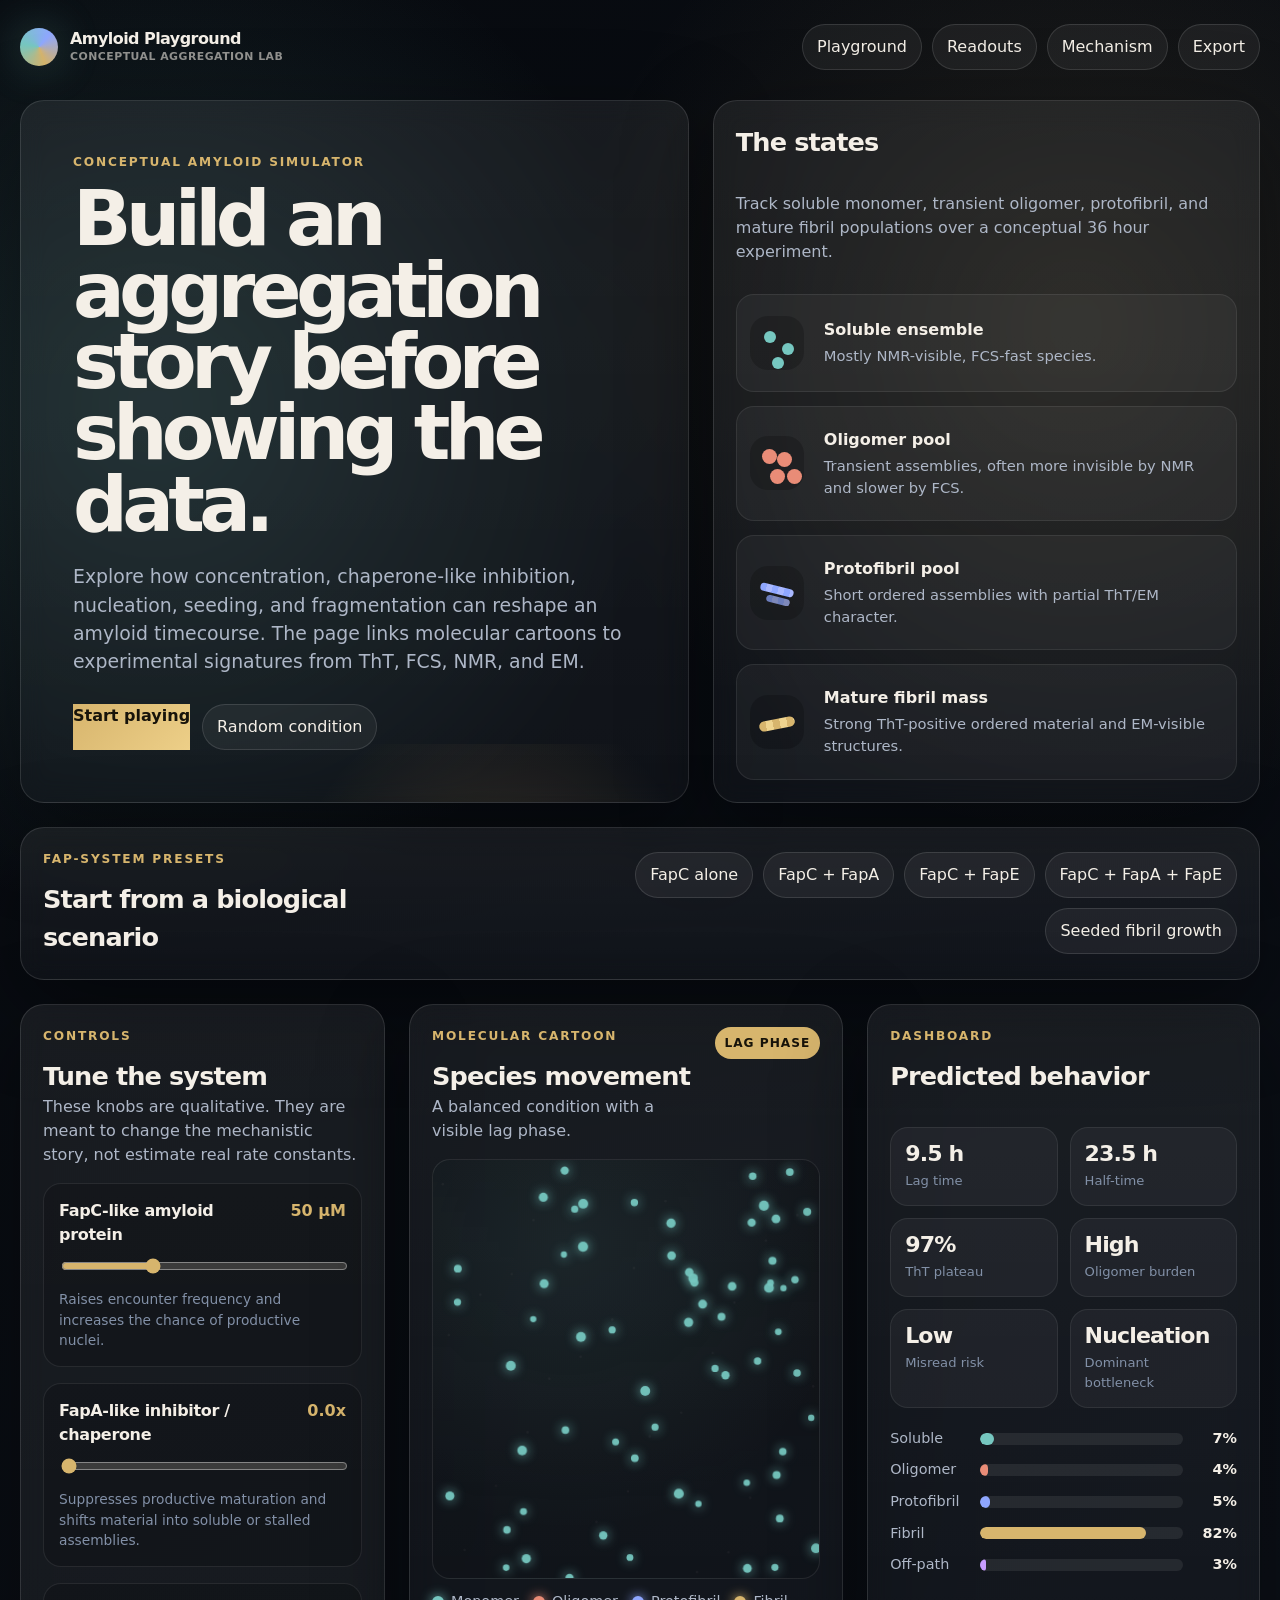
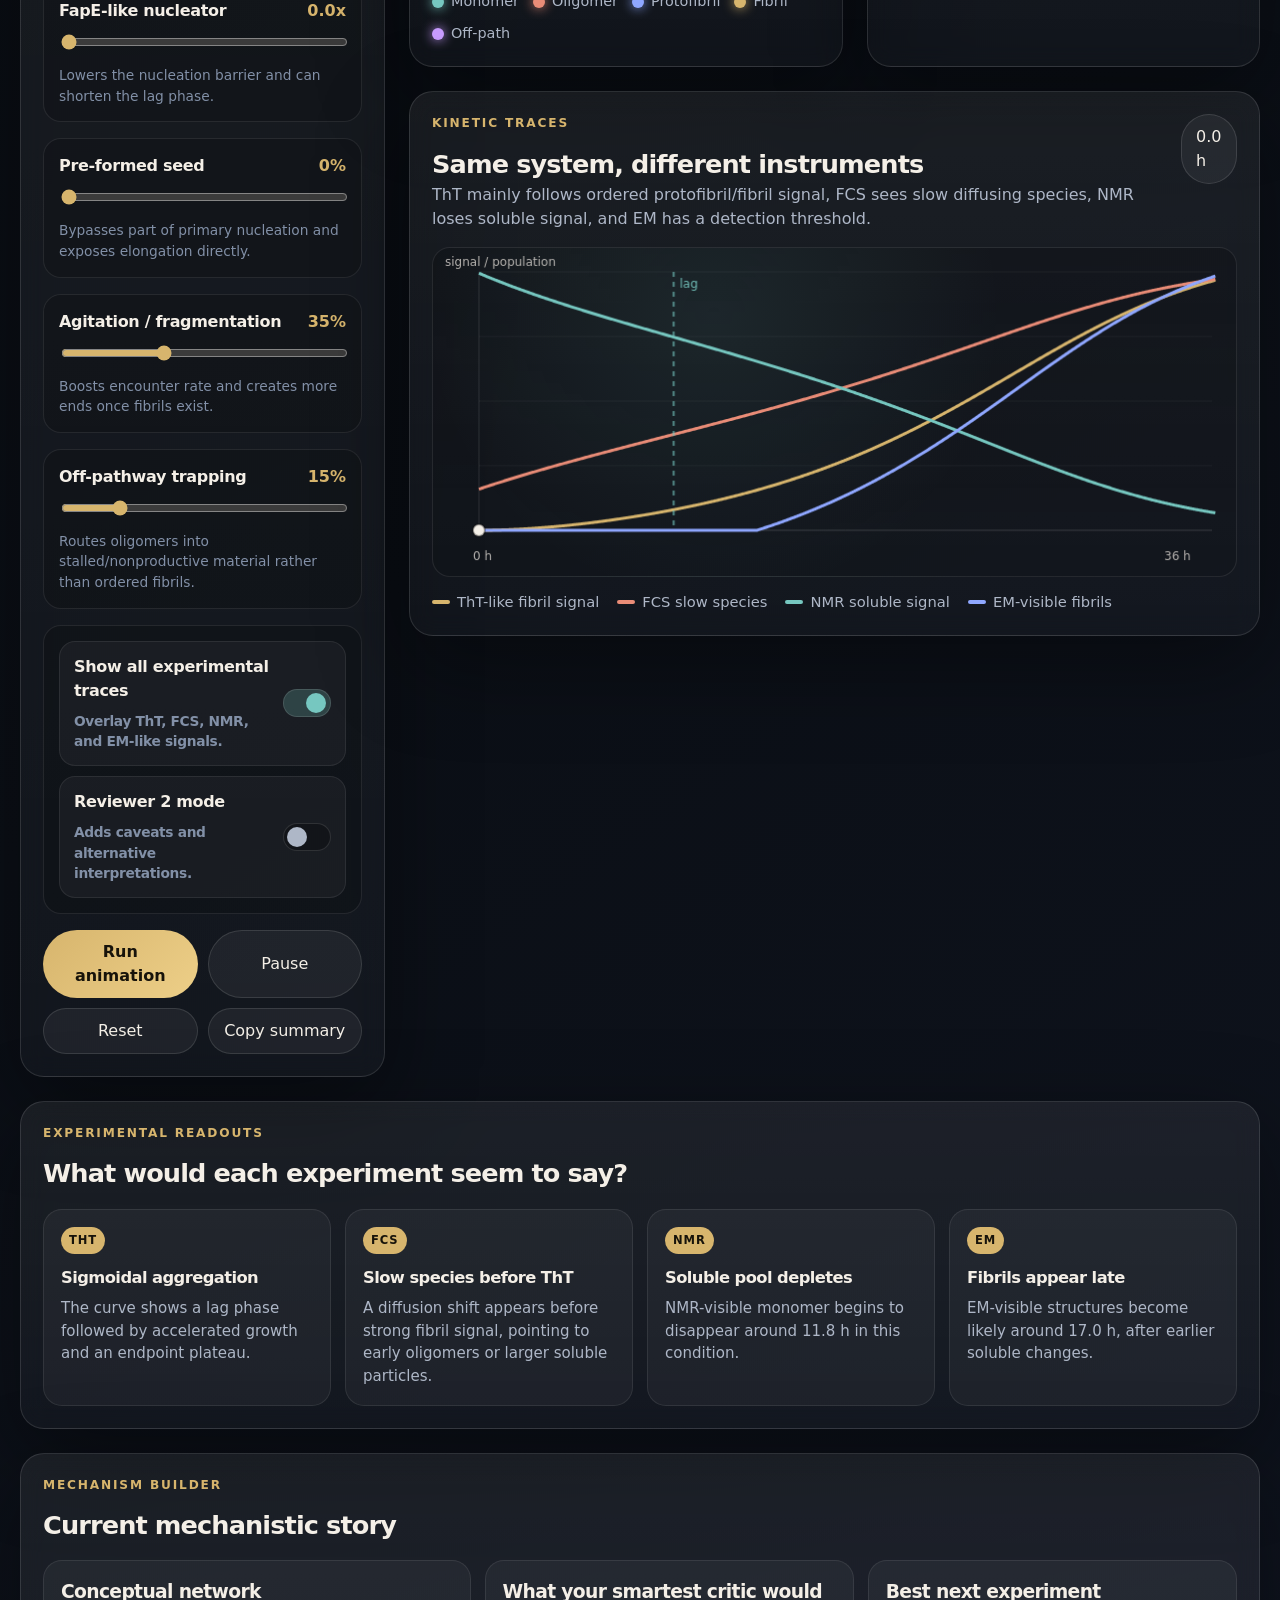
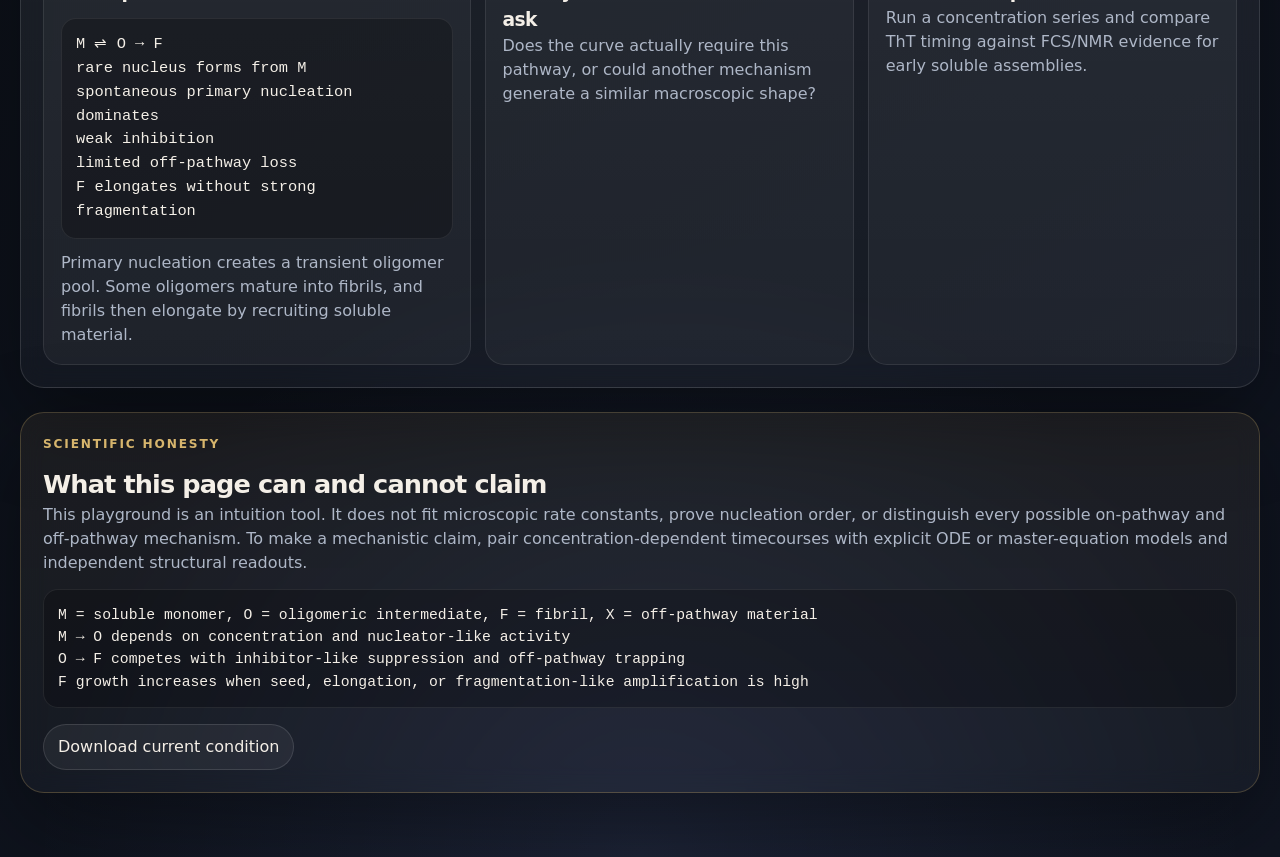
==== commit c1f88875: "Add files via upload" ====
--- a/amyloid-playground/index.html
+++ b/amyloid-playground/index.html
@@ -41,7 +41,7 @@
 
         <aside class="panel mini-model" aria-label="System overview">
           <h2>The states</h2>
-          <p>Track soluble monomer, transient oligomer, and fibril populations over a conceptual 12 hour experiment.</p>
+          <p>Track soluble monomer, transient oligomer, protofibril, and mature fibril populations over a conceptual 36 hour experiment.</p>
           <div class="state-row">
             <span class="state-token monomer"></span>
             <div><strong>Soluble ensemble</strong><p>Mostly NMR-visible, FCS-fast species.</p></div>
@@ -51,8 +51,12 @@
             <div><strong>Oligomer pool</strong><p>Transient assemblies, often more invisible by NMR and slower by FCS.</p></div>
           </div>
           <div class="state-row">
+            <span class="state-token protofibril"></span>
+            <div><strong>Protofibril pool</strong><p>Short ordered assemblies with partial ThT/EM character.</p></div>
+          </div>
+          <div class="state-row">
             <span class="state-token fibril"></span>
-            <div><strong>Fibril mass</strong><p>ThT-positive ordered material and EM-visible structures.</p></div>
+            <div><strong>Mature fibril mass</strong><p>Strong ThT-positive ordered material and EM-visible structures.</p></div>
           </div>
         </aside>
       </section>
@@ -172,6 +176,13 @@
                 <span class="status" id="statusBadge">Lag phase</span>
               </div>
               <canvas id="particleCanvas" aria-label="Conceptual particle animation"></canvas>
+              <div class="species-legend" aria-label="Species color legend">
+                <span><i class="s-monomer"></i>Monomer</span>
+                <span><i class="s-oligomer"></i>Oligomer</span>
+                <span><i class="s-protofibril"></i>Protofibril</span>
+                <span><i class="s-fibril"></i>Fibril</span>
+                <span><i class="s-offpath"></i>Off-path</span>
+              </div>
             </div>
 
             <div class="panel dashboard-card">
@@ -184,7 +195,7 @@
               <div class="stats" aria-label="Conceptual statistics">
                 <div class="stat"><span class="num" id="lagStat">3.4 h</span><span class="cap">Lag time</span></div>
                 <div class="stat"><span class="num" id="halfStat">5.9 h</span><span class="cap">Half-time</span></div>
-                <div class="stat"><span class="num" id="endpointStat">75%</span><span class="cap">Fibril endpoint</span></div>
+                <div class="stat"><span class="num" id="endpointStat">75%</span><span class="cap">ThT plateau</span></div>
                 <div class="stat"><span class="num" id="burdenStat">Medium</span><span class="cap">Oligomer burden</span></div>
                 <div class="stat"><span class="num" id="riskStat">Moderate</span><span class="cap">Misread risk</span></div>
                 <div class="stat"><span class="num" id="dominantStat">Nucleation</span><span class="cap">Dominant bottleneck</span></div>
@@ -200,6 +211,11 @@
                   <span>Oligomer</span>
                   <div class="bar"><span id="barO"></span></div>
                   <strong id="oFinal">8%</strong>
+                </div>
+                <div class="bar-row">
+                  <span>Protofibril</span>
+                  <div class="bar"><span id="barP"></span></div>
+                  <strong id="pFinal">0%</strong>
                 </div>
                 <div class="bar-row">
                   <span>Fibril</span>
@@ -220,7 +236,7 @@
               <div>
                 <p class="eyebrow">Kinetic traces</p>
                 <h2 id="curve-title">Same system, different instruments</h2>
-                <p>ThT mainly follows ordered fibril signal, FCS sees slow diffusing species, NMR loses soluble signal, and EM has a detection threshold.</p>
+                <p>ThT mainly follows ordered protofibril/fibril signal, FCS sees slow diffusing species, NMR loses soluble signal, and EM has a detection threshold.</p>
               </div>
               <span class="pill" id="timePill">0.0 h</span>
             </div>
--- a/amyloid-playground/styles.css
+++ b/amyloid-playground/styles.css
@@ -125,6 +125,8 @@
 .state-token::before, .state-token::after { content: ""; position: absolute; }
 .state-token.monomer::before { width: 12px; height: 12px; border-radius: 50%; background: var(--accent-2); left: 14px; top: 15px; box-shadow: 18px 12px 0 var(--accent-2), 8px 26px 0 var(--accent-2); }
 .state-token.oligomer::before { width: 15px; height: 15px; border-radius: 50%; background: var(--rose); left: 12px; top: 13px; box-shadow: 15px 3px 0 var(--rose), 8px 20px 0 var(--rose), 25px 20px 0 var(--rose); }
+.state-token.protofibril::before { left: 10px; right: 10px; top: 20px; height: 8px; border-radius: 99px; transform: rotate(14deg); background: repeating-linear-gradient(90deg, var(--blue), var(--blue) 6px, #a9b8ff 6px, #a9b8ff 12px); }
+.state-token.protofibril::after { left: 16px; right: 14px; top: 31px; height: 7px; border-radius: 99px; transform: rotate(14deg); background: repeating-linear-gradient(90deg, var(--blue), var(--blue) 6px, #a9b8ff 6px, #a9b8ff 12px); opacity: 0.7; }
 .state-token.fibril::before { left: 9px; right: 9px; top: 24px; height: 10px; border-radius: 99px; transform: rotate(-11deg); background: repeating-linear-gradient(90deg, var(--accent), var(--accent) 7px, #efd48f 7px, #efd48f 14px); }
 .state-row strong { display: block; margin-bottom: 3px; }
 .state-row p { font-size: 0.92rem; }
@@ -168,9 +170,20 @@
 .bar span { display: block; height: 100%; width: 0%; border-radius: 999px; transition: width 250ms ease; }
 #barM { background: var(--accent-2); }
 #barO { background: var(--rose); }
+#barP { background: var(--blue); }
 #barF { background: var(--accent); }
 #barX { background: var(--purple); }
 .bar-row strong { color: var(--ink); text-align: right; }
+
+.species-legend { display: flex; flex-wrap: wrap; gap: 10px 14px; margin-top: 12px; color: var(--muted); font-size: 0.9rem; }
+.species-legend span { display: inline-flex; align-items: center; gap: 7px; }
+.species-legend i { width: 12px; height: 12px; border-radius: 50%; display: inline-block; box-shadow: 0 0 12px currentColor; }
+.s-monomer { background: var(--accent-2); color: var(--accent-2); }
+.s-oligomer { background: var(--rose); color: var(--rose); }
+.s-protofibril { background: var(--blue); color: var(--blue); }
+.s-fibril { background: var(--accent); color: var(--accent); }
+.s-offpath { background: var(--purple); color: var(--purple); }
+
 .legend { display: flex; flex-wrap: wrap; gap: 12px 18px; margin-top: 14px; color: var(--muted); font-size: 0.92rem; }
 .legend span { display: inline-flex; align-items: center; gap: 7px; }
 .legend i { width: 18px; height: 4px; border-radius: 99px; display: inline-block; }
